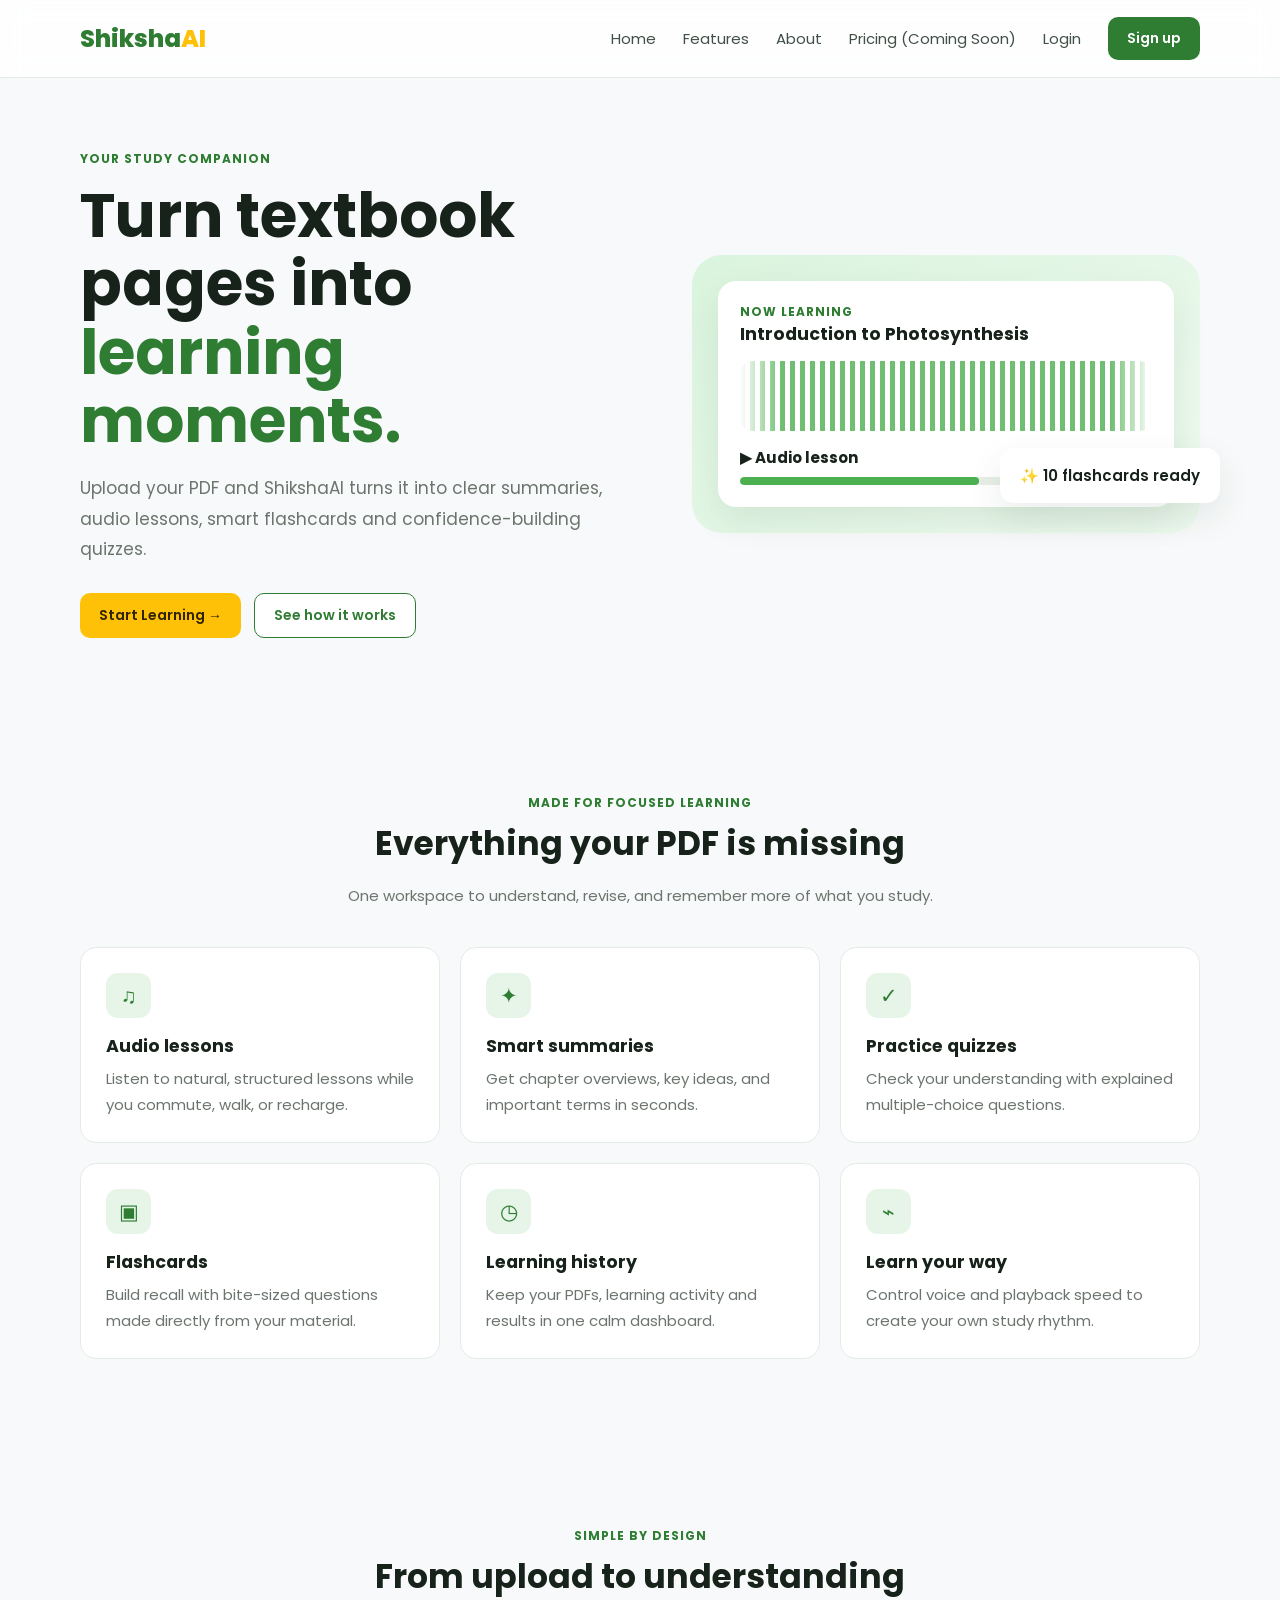
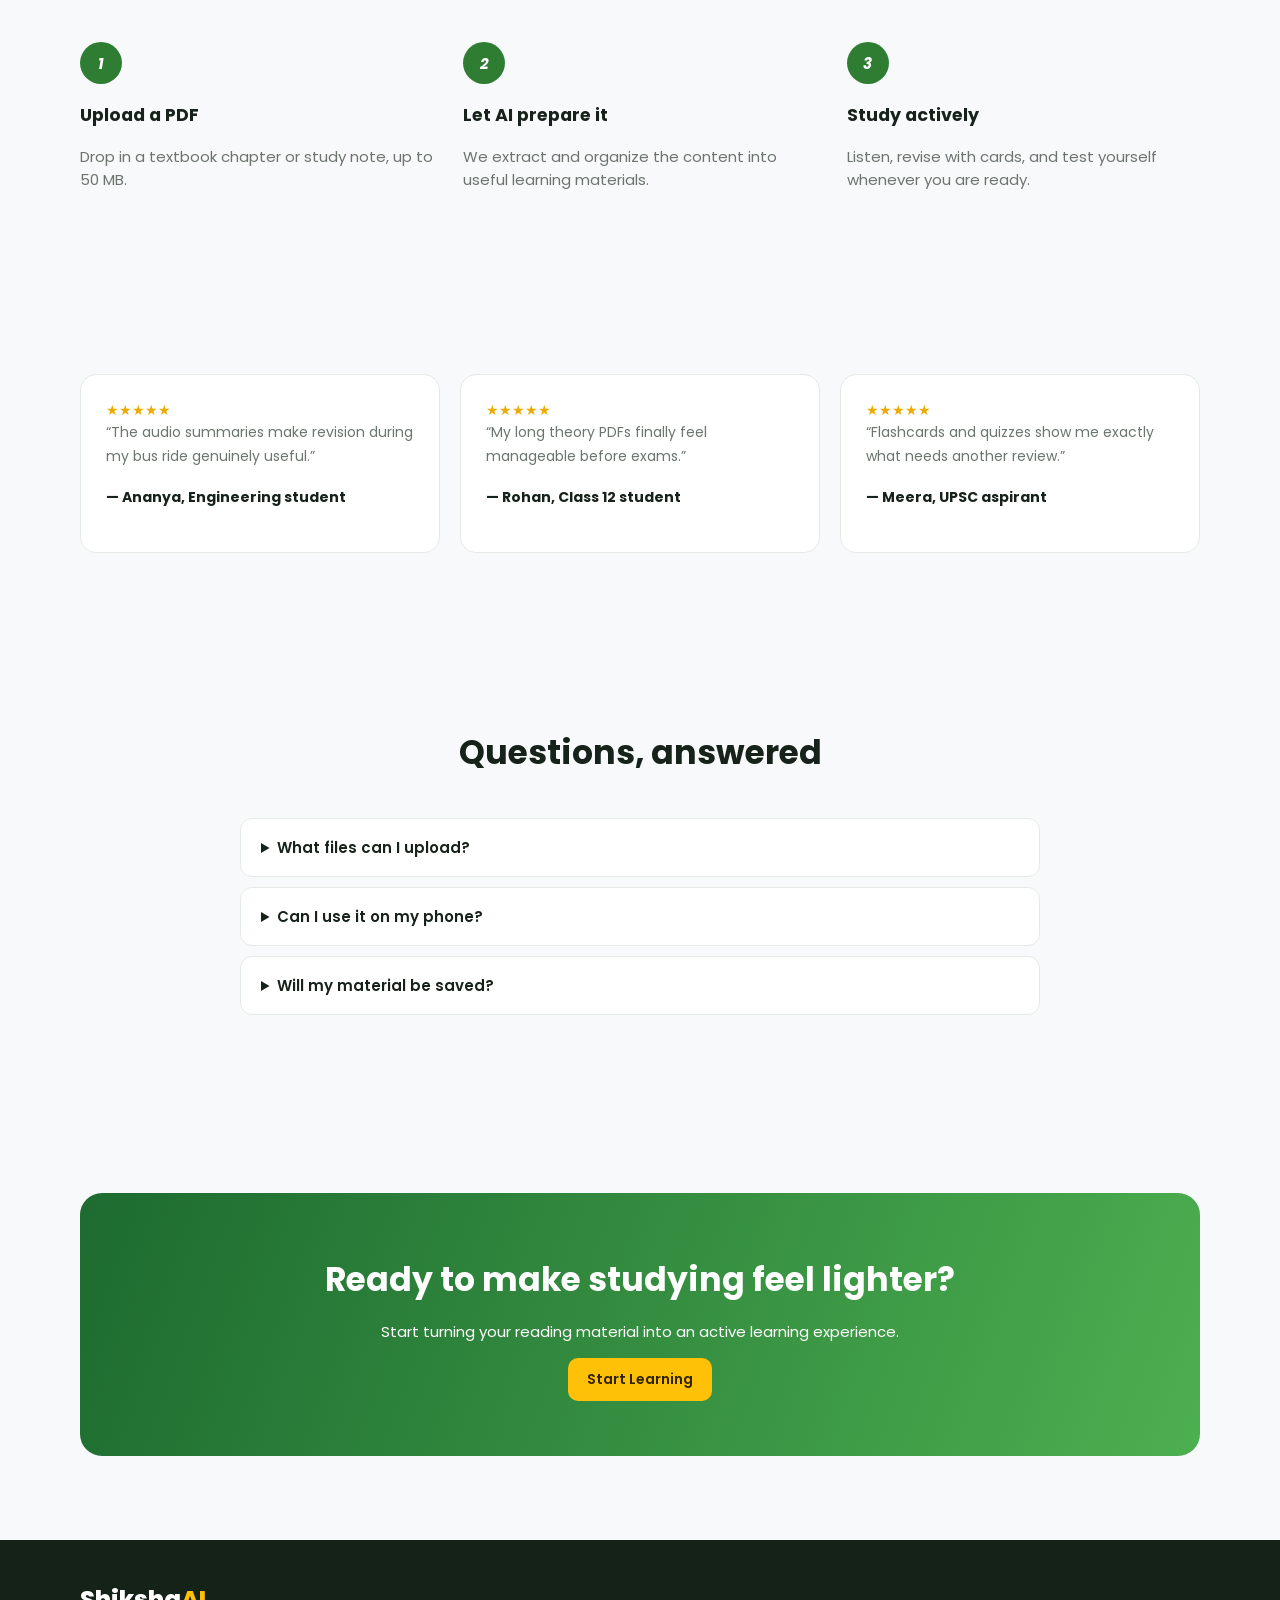
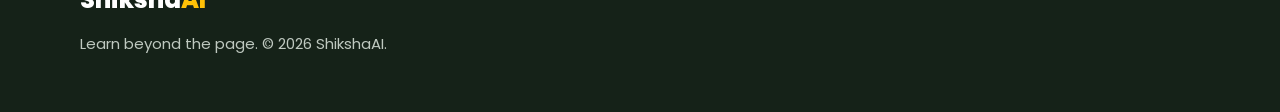
==== frontend/index.html @ d80b4e34 "First Commit" ====
<!doctype html><html><head><meta charset="utf-8"><meta name="viewport" content="width=device-width,initial-scale=1"><title>ShikshaAI | Learn beyond the page</title><link rel="stylesheet" href="css/style.css"></head><body><nav class="nav"><div class="container" style="display:flex;justify-content:space-between;align-items:center;width:min(1120px,calc(100% - 40px))"><a class="brand" href="index.html">Shiksha<span>AI</span></a><div class="nav-links"><a href="#home">Home</a><a href="#features">Features</a><a href="#about">About</a><a href="#pricing">Pricing (Coming Soon)</a><a href="login.html">Login</a><a class="btn" href="signup.html">Sign up</a></div></div></nav><main id="home"><section class="hero container"><div><div class="eyebrow">Your study companion</div><h1>Turn textbook pages into <span>learning moments.</span></h1><p>Upload your PDF and ShikshaAI turns it into clear summaries, audio lessons, smart flashcards and confidence-building quizzes.</p><div class="hero-actions"><a class="btn btn-accent" href="signup.html">Start Learning →</a><a class="btn btn-outline" href="#how">See how it works</a></div></div><div class="hero-visual"><div class="lesson-card"><div class="eyebrow">Now learning</div><h3>Introduction to Photosynthesis</h3><div class="wave"></div><div style="display:flex;justify-content:space-between;margin:15px 0 8px"><b>▶ Audio lesson</b><span class="muted">06:48</span></div><div class="progress"><i style="width:58%"></i></div></div><div class="float-card">✨ 10 flashcards ready</div></div></section><section class="section" id="features"><div class="container"><div class="section-head"><div class="eyebrow">Made for focused learning</div><h2>Everything your PDF is missing</h2><p>One workspace to understand, revise, and remember more of what you study.</p></div><div class="grid"><article class="feature"><div class="icon">♫</div><h3>Audio lessons</h3><p>Listen to natural, structured lessons while you commute, walk, or recharge.</p></article><article class="feature"><div class="icon">✦</div><h3>Smart summaries</h3><p>Get chapter overviews, key ideas, and important terms in seconds.</p></article><article class="feature"><div class="icon">✓</div><h3>Practice quizzes</h3><p>Check your understanding with explained multiple-choice questions.</p></article><article class="feature"><div class="icon">▣</div><h3>Flashcards</h3><p>Build recall with bite-sized questions made directly from your material.</p></article><article class="feature"><div class="icon">◷</div><h3>Learning history</h3><p>Keep your PDFs, learning activity and results in one calm dashboard.</p></article><article class="feature"><div class="icon">⌁</div><h3>Learn your way</h3><p>Control voice and playback speed to create your own study rhythm.</p></article></div></div></section><section class="section" id="how"><div class="container"><div class="section-head"><div class="eyebrow">Simple by design</div><h2>From upload to understanding</h2></div><div class="steps"><div><i class="step-num">1</i><h3>Upload a PDF</h3><p class="muted">Drop in a textbook chapter or study note, up to 50 MB.</p></div><div><i class="step-num">2</i><h3>Let AI prepare it</h3><p class="muted">We extract and organize the content into useful learning materials.</p></div><div><i class="step-num">3</i><h3>Study actively</h3><p class="muted">Listen, revise with cards, and test yourself whenever you are ready.</p></div></div></div></section><section class="section" id="about"><div class="container grid"><article class="card testimonial"><div class="stars">★★★★★</div><p>“The audio summaries make revision during my bus ride genuinely useful.”</p><h4>— Ananya, Engineering student</h4></article><article class="card testimonial"><div class="stars">★★★★★</div><p>“My long theory PDFs finally feel manageable before exams.”</p><h4>— Rohan, Class 12 student</h4></article><article class="card testimonial"><div class="stars">★★★★★</div><p>“Flashcards and quizzes show me exactly what needs another review.”</p><h4>— Meera, UPSC aspirant</h4></article></div></section><section class="section"><div class="container"><div class="section-head"><h2>Questions, answered</h2></div><div class="faq"><details><summary>What files can I upload?</summary><p>ShikshaAI accepts PDF learning material up to 50 MB.</p></details><details><summary>Can I use it on my phone?</summary><p>Yes. The platform is designed to work smoothly on phones, tablets and desktops.</p></details><details><summary>Will my material be saved?</summary><p>Your uploaded documents and generated learning resources are available in your personal dashboard.</p></details></div></div></section><section class="container section" id="pricing"><div class="cta"><h2>Ready to make studying feel lighter?</h2><p>Start turning your reading material into an active learning experience.</p><a class="btn btn-accent" href="signup.html">Start Learning</a></div></section></main><footer class="footer"><div class="container"><div class="brand">Shiksha<span>AI</span></div><p>Learn beyond the page. © 2026 ShikshaAI.</p></div></footer></body></html>
---- frontend/css/style.css ----
@import url('https://fonts.googleapis.com/css2?family=Poppins:wght@400;500;600;700;800&display=swap');
:root{--primary:#2E7D32;--secondary:#4CAF50;--accent:#FFC107;--bg:#F8F9FA;--ink:#17221a;--muted:#6b756d;--line:#e4ebe5;--white:#fff;--shadow:0 14px 35px rgba(26,67,34,.09)}*{box-sizing:border-box}html{scroll-behavior:smooth}body{margin:0;background:var(--bg);color:var(--ink);font:15px Poppins,Arial,sans-serif}a{text-decoration:none;color:inherit}.container{width:min(1120px,calc(100% - 40px));margin:auto}.nav{height:78px;display:flex;align-items:center;justify-content:space-between;background:#ffffffd9;backdrop-filter:blur(12px);position:sticky;top:0;z-index:10;border-bottom:1px solid var(--line)}.brand{font-size:24px;font-weight:800;color:var(--primary)}.brand span{color:var(--accent)}.nav-links{display:flex;gap:27px;align-items:center;color:#415047}.nav-links a:hover{color:var(--primary)}.btn{border:0;border-radius:10px;background:var(--primary);color:white;padding:11px 19px;font:600 14px Poppins;cursor:pointer;display:inline-flex;align-items:center;gap:8px}.btn:hover{background:#216326}.btn-outline{background:white;border:1px solid var(--primary);color:var(--primary)}.btn-accent{background:var(--accent);color:#302400}.hero{min-height:600px;display:grid;grid-template-columns:1.05fr .95fr;gap:50px;align-items:center;padding:72px 0}.eyebrow{color:var(--primary);font-weight:700;text-transform:uppercase;font-size:12px;letter-spacing:1px}.hero h1{font-size:clamp(38px,5vw,61px);line-height:1.12;margin:14px 0 18px}.hero h1 span{color:var(--primary)}.hero p{color:var(--muted);font-size:17px;line-height:1.8;max-width:570px}.hero-actions{display:flex;gap:13px;margin-top:28px}.hero-visual{background:linear-gradient(145deg,#daf4dd,#effaf0);border-radius:30px;padding:26px;position:relative}.lesson-card{background:white;padding:22px;border-radius:18px;box-shadow:var(--shadow)}.lesson-card h3{margin:0 0 14px}.wave{height:70px;border-radius:12px;background:repeating-linear-gradient(90deg,#4caf50 0 5px,transparent 5px 10px);mask:linear-gradient(90deg,transparent,#000 10%,#000 90%,transparent);opacity:.8}.progress{height:8px;background:#e7eee7;border-radius:10px;overflow:hidden}.progress i{display:block;height:100%;background:var(--secondary);border-radius:inherit}.float-card{position:absolute;right:-20px;bottom:30px;padding:16px 20px;background:white;box-shadow:var(--shadow);border-radius:14px;font-weight:600}.section{padding:84px 0}.section-head{text-align:center;max-width:620px;margin:0 auto 40px}.section h2{font-size:33px;margin:7px 0 10px}.section-head p{color:var(--muted)}.grid{display:grid;grid-template-columns:repeat(3,1fr);gap:20px}.feature,.card{background:white;border:1px solid var(--line);border-radius:16px;padding:25px}.feature .icon{width:45px;height:45px;border-radius:12px;background:#e7f5e8;color:var(--primary);display:grid;place-items:center;font-size:21px}.feature h3{margin:15px 0 7px}.feature p,.card p{color:var(--muted);line-height:1.7;margin:0}.steps{display:grid;grid-template-columns:repeat(3,1fr);gap:30px}.step-num{display:inline-grid;place-items:center;width:42px;height:42px;border-radius:50%;background:var(--primary);color:white;font-weight:700}.testimonial{font-size:14px}.stars{color:#edaa00}.faq{max-width:800px;margin:auto}.faq details{background:white;border:1px solid var(--line);padding:17px 20px;margin:10px 0;border-radius:12px}.faq summary{font-weight:600;cursor:pointer}.faq p{color:var(--muted);line-height:1.7}.cta{padding:55px;border-radius:22px;background:linear-gradient(110deg,#1d6b30,#4caf50);color:white;text-align:center}.footer{background:#152218;color:#bfc9c0;padding:42px 0}.footer .brand{color:white}.page{min-height:100vh}.auth-wrap{min-height:100vh;display:grid;place-items:center;padding:25px;background:linear-gradient(135deg,#e9f6eb,#f8f9fa)}.auth-card{width:min(460px,100%);background:white;padding:38px;border-radius:20px;box-shadow:var(--shadow)}.auth-card h1{margin:0 0 5px}.auth-card>p{color:var(--muted);margin:0 0 23px}.field{margin-bottom:15px}.field label{display:block;font-weight:600;margin-bottom:6px;font-size:13px}.field input,.field select,.field textarea{width:100%;padding:12px 13px;border:1px solid #dce5de;border-radius:9px;font:14px Poppins;outline-color:var(--secondary)}.field small{color:#d13232}.auth-card .btn{width:100%;justify-content:center;margin-top:5px}.auth-switch{text-align:center;color:var(--muted);font-size:13px}.auth-switch a{color:var(--primary);font-weight:600}.app{display:grid;grid-template-columns:245px 1fr;min-height:100vh}.sidebar{background:#17311b;color:#dce9de;padding:25px 16px}.sidebar .brand{color:white;margin:0 10px 35px}.menu a{display:block;padding:12px 14px;border-radius:9px;margin:4px 0}.menu a.active,.menu a:hover{background:#2e7d32;color:white}.content{padding:35px;max-width:1440px;width:100%}.topbar{display:flex;align-items:center;justify-content:space-between;margin-bottom:30px}.topbar h1{font-size:25px;margin:0}.muted{color:var(--muted)}.stat-grid{display:grid;grid-template-columns:repeat(4,1fr);gap:17px}.stat{background:white;border:1px solid var(--line);border-radius:14px;padding:20px}.stat b{font-size:27px;display:block;color:var(--primary);margin:7px 0}.two-col{display:grid;grid-template-columns:1.35fr .65fr;gap:20px;margin-top:22px}.activity{display:flex;gap:13px;padding:14px 0;border-bottom:1px solid var(--line)}.dot{width:36px;height:36px;flex:none;border-radius:50%;display:grid;place-items:center;background:#e5f4e7}.quick-grid{display:grid;grid-template-columns:1fr 1fr;gap:10px;margin-top:16px}.quick-grid a{padding:15px;background:#f4faf4;border-radius:10px;color:var(--primary);font-weight:600}.upload-zone{background:white;border:2px dashed #b9d7bd;border-radius:17px;padding:65px 25px;text-align:center;cursor:pointer}.upload-zone.drag{background:#edf9ef;border-color:var(--primary)}.upload-zone input{display:none}.upload-zone strong{font-size:18px;display:block;margin:12px}.upload-progress{margin-top:20px;display:none}.lesson-list .card{margin-bottom:12px;display:flex;justify-content:space-between;align-items:center}.summary-box{white-space:pre-wrap;line-height:1.85}.tools{display:flex;gap:10px;flex-wrap:wrap;margin:20px 0}.flashcard{max-width:650px;margin:45px auto;text-align:center;perspective:1000px}.flashcard-inner{min-height:310px;position:relative;transition:transform .5s;transform-style:preserve-3d;cursor:pointer}.flashcard.flip .flashcard-inner{transform:rotateY(180deg)}.flash-face{position:absolute;inset:0;padding:40px;border-radius:20px;backface-visibility:hidden;display:grid;place-items:center;background:white;border:1px solid var(--line);box-shadow:var(--shadow);font-size:21px;font-weight:600}.flash-back{transform:rotateY(180deg);background:#e8f5e9}.quiz-question{margin-bottom:22px}.option{display:block;padding:12px 15px;border:1px solid var(--line);margin:8px 0;border-radius:9px;cursor:pointer}.option:hover{border-color:var(--secondary);background:#f4fbf5}.option input{margin-right:10px}.toast{position:fixed;right:22px;bottom:22px;z-index:50;padding:14px 18px;background:#1d3421;color:white;border-radius:10px;box-shadow:var(--shadow);transform:translateY(100px);transition:.25s}.toast.show{transform:none}.empty{padding:35px;text-align:center;color:var(--muted)}.audio-player{background:#eff8f0;padding:17px;border-radius:12px}.audio-player audio{width:100%;margin-top:10px}@media(max-width:800px){.nav-links{display:none}.hero,.two-col{grid-template-columns:1fr}.hero{padding:45px 0}.grid,.steps{grid-template-columns:1fr}.stat-grid{grid-template-columns:1fr 1fr}.app{grid-template-columns:1fr}.sidebar{padding:16px}.sidebar .brand{margin-bottom:12px}.menu{display:flex;overflow:auto;gap:5px}.menu a{white-space:nowrap}.content{padding:24px 18px}.float-card{right:10px}.lesson-list .card{align-items:flex-start;gap:12px;flex-direction:column}}
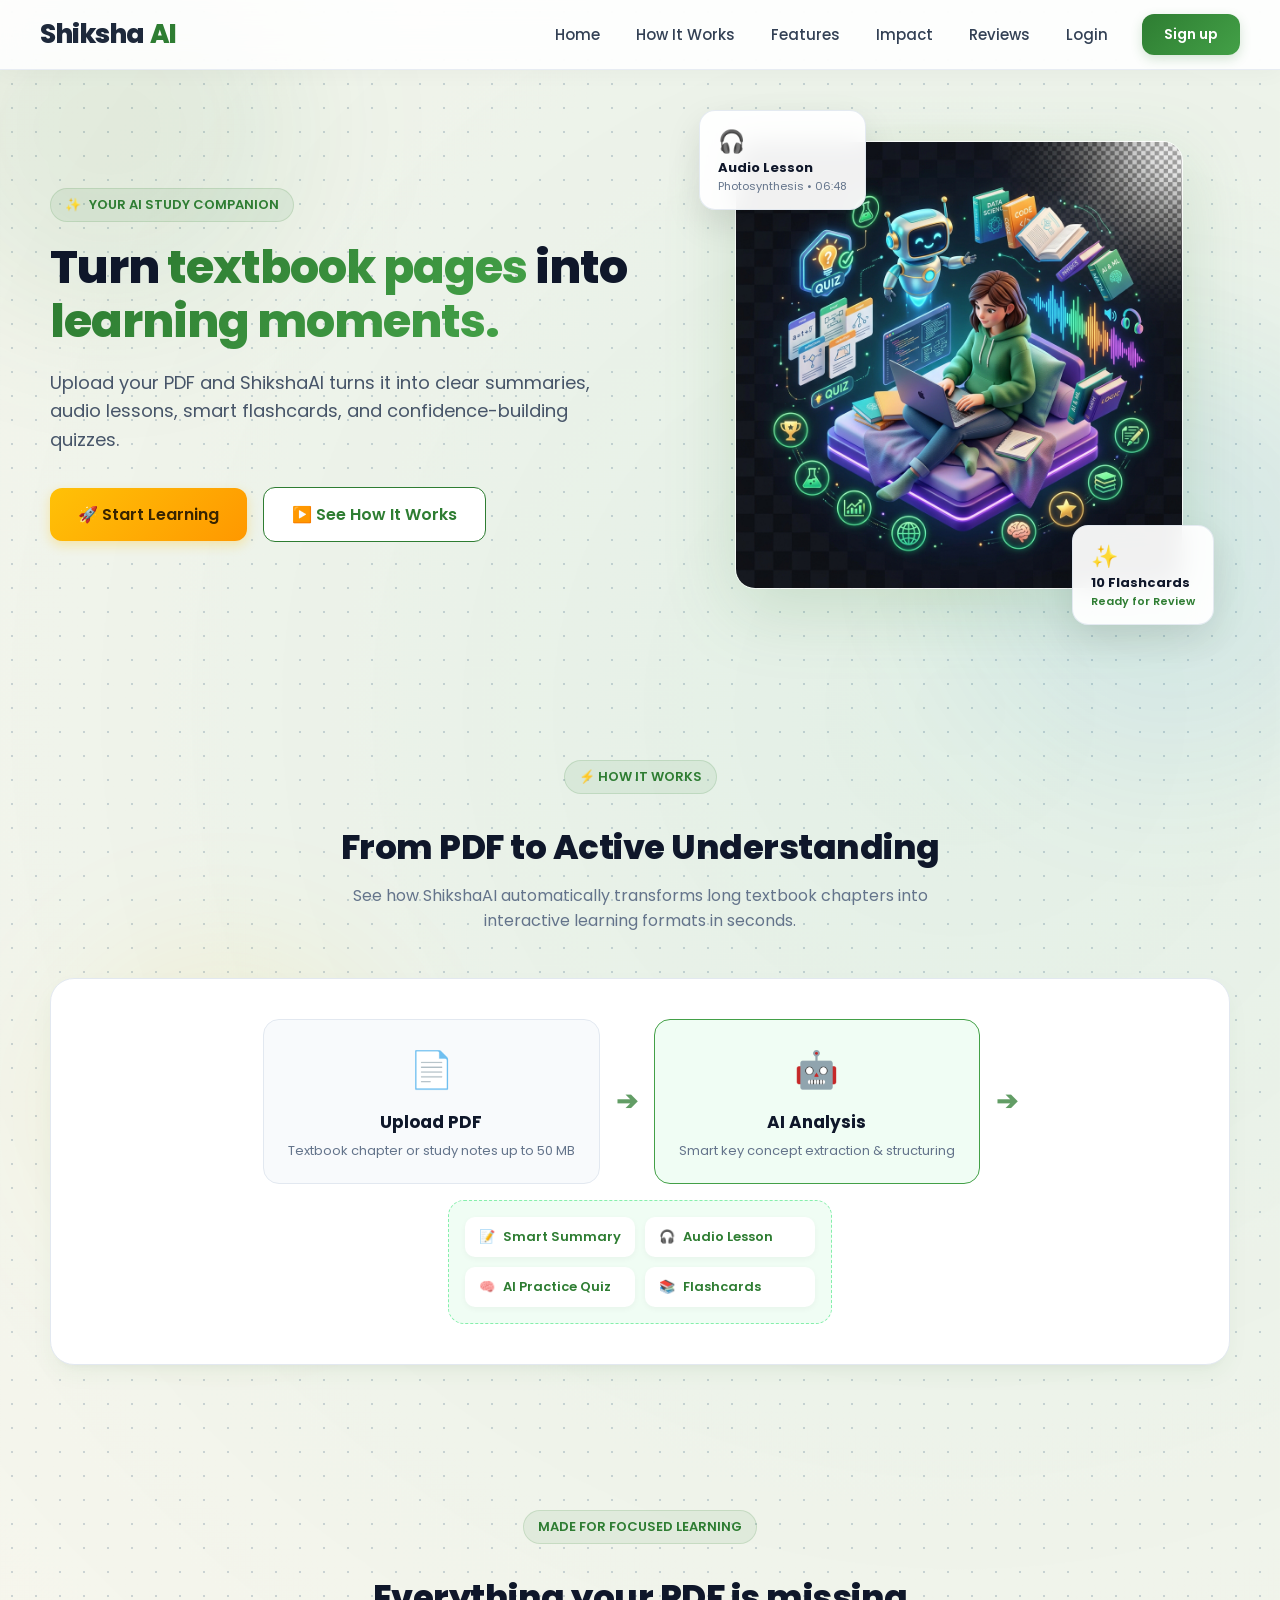
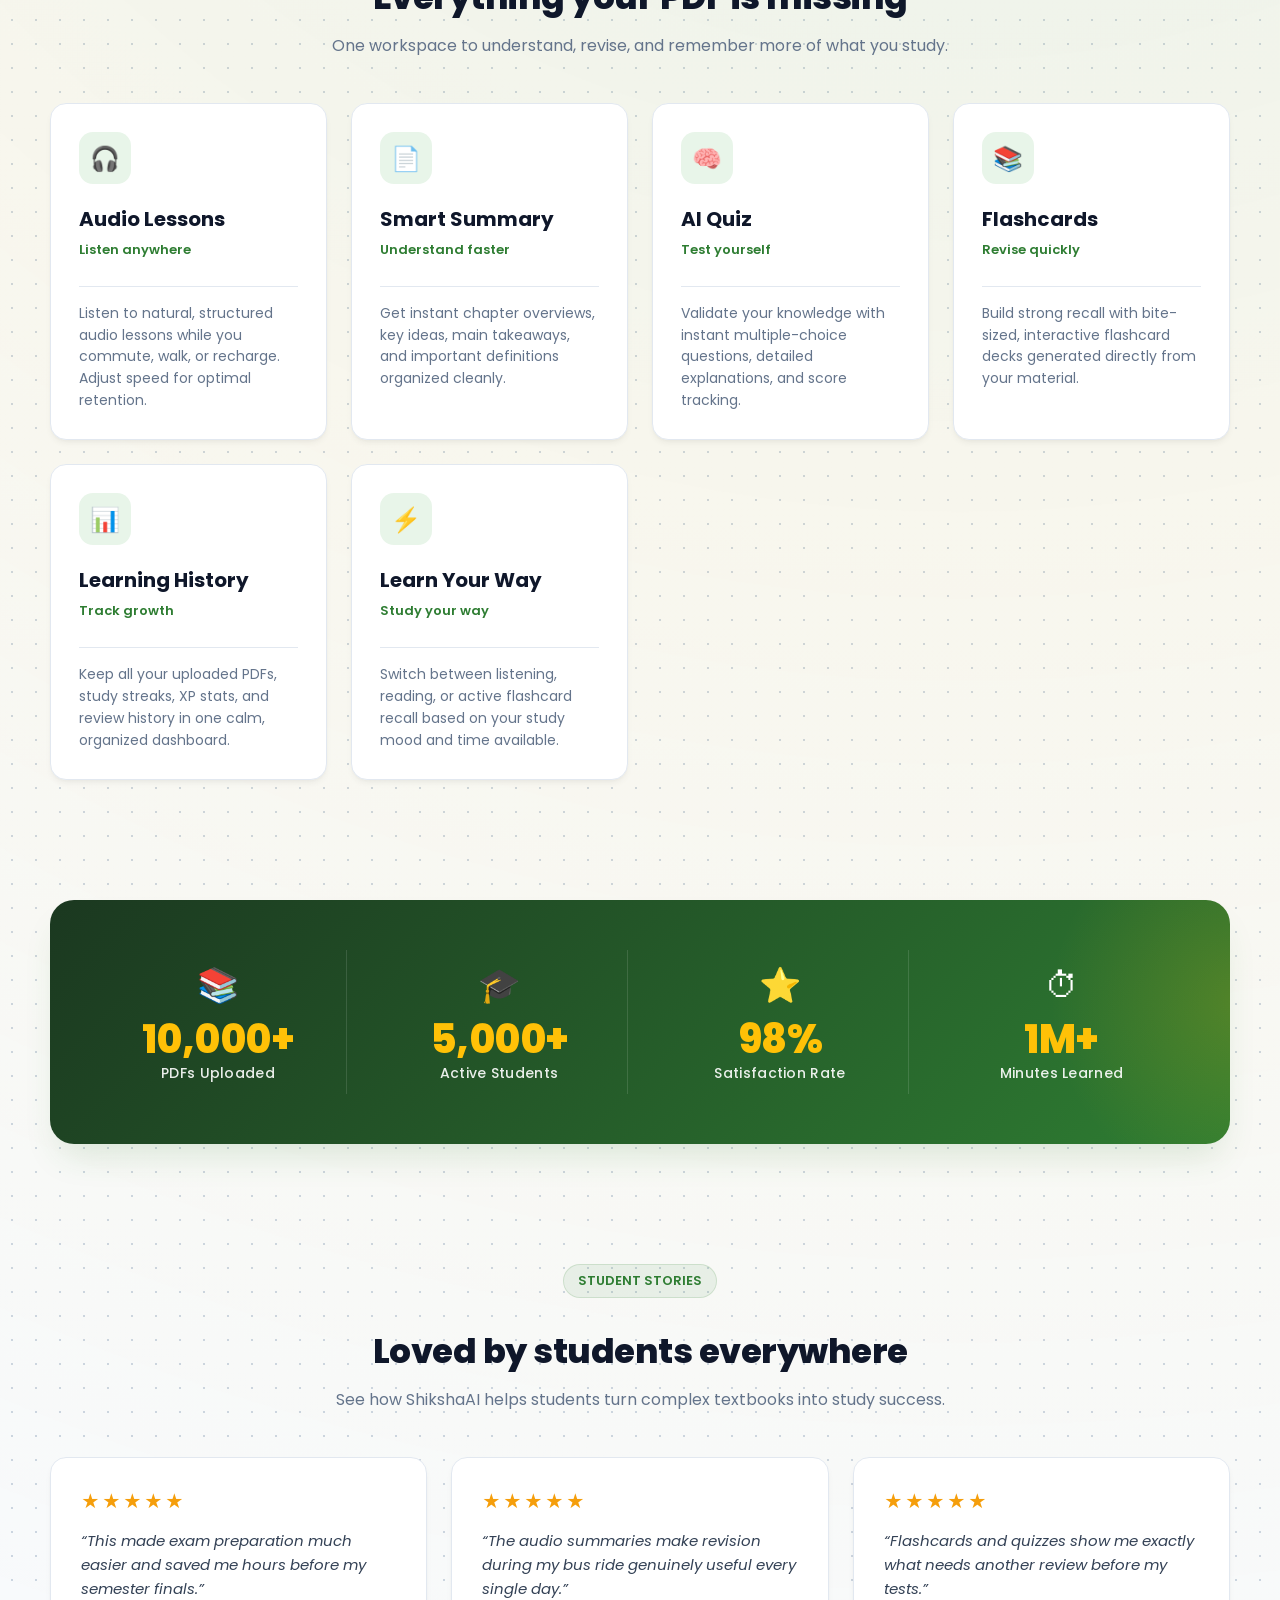
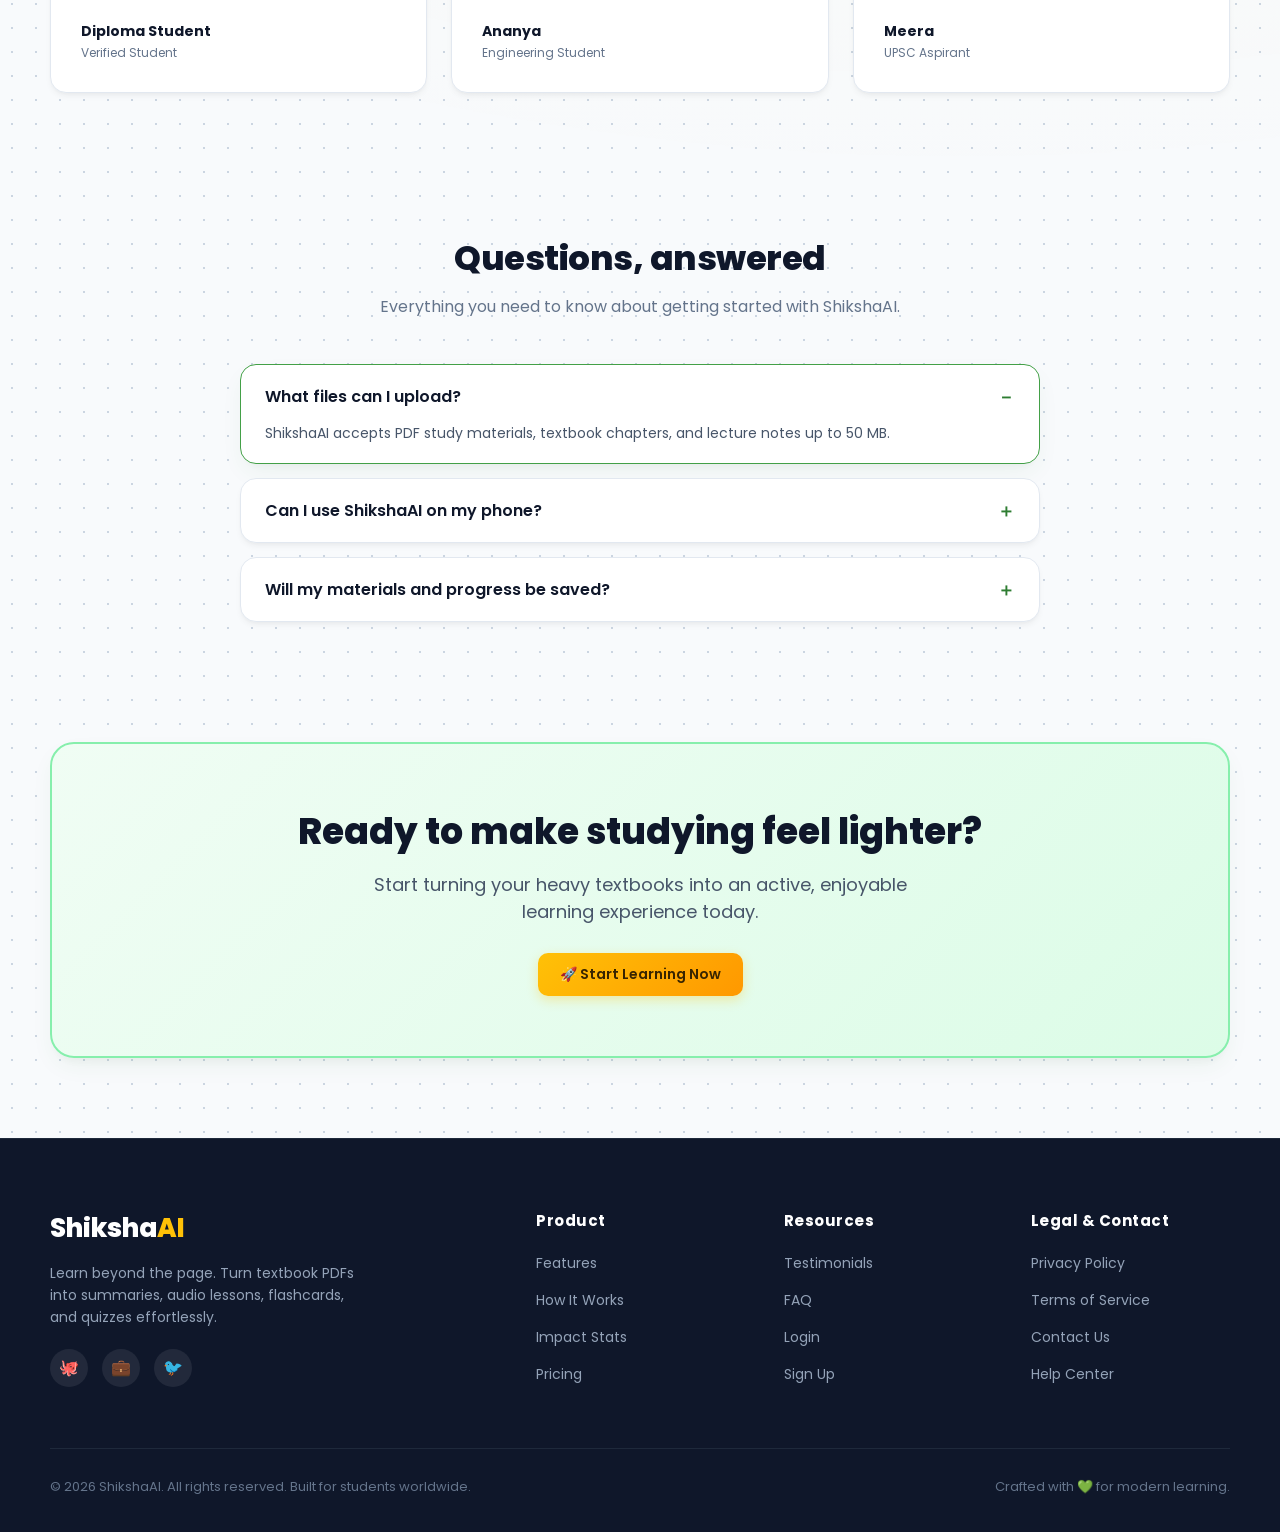
==== commit e75895bf: "Updated ShikshaAI for deployment" ====
--- a/frontend/index.html
+++ b/frontend/index.html
@@ -1 +1,361 @@
-<!doctype html><html><head><meta charset="utf-8"><meta name="viewport" content="width=device-width,initial-scale=1"><title>ShikshaAI | Learn beyond the page</title><link rel="stylesheet" href="css/style.css"></head><body><nav class="nav"><div class="container" style="display:flex;justify-content:space-between;align-items:center;width:min(1120px,calc(100% - 40px))"><a class="brand" href="index.html">Shiksha<span>AI</span></a><div class="nav-links"><a href="#home">Home</a><a href="#features">Features</a><a href="#about">About</a><a href="#pricing">Pricing (Coming Soon)</a><a href="login.html">Login</a><a class="btn" href="signup.html">Sign up</a></div></div></nav><main id="home"><section class="hero container"><div><div class="eyebrow">Your study companion</div><h1>Turn textbook pages into <span>learning moments.</span></h1><p>Upload your PDF and ShikshaAI turns it into clear summaries, audio lessons, smart flashcards and confidence-building quizzes.</p><div class="hero-actions"><a class="btn btn-accent" href="signup.html">Start Learning →</a><a class="btn btn-outline" href="#how">See how it works</a></div></div><div class="hero-visual"><div class="lesson-card"><div class="eyebrow">Now learning</div><h3>Introduction to Photosynthesis</h3><div class="wave"></div><div style="display:flex;justify-content:space-between;margin:15px 0 8px"><b>▶ Audio lesson</b><span class="muted">06:48</span></div><div class="progress"><i style="width:58%"></i></div></div><div class="float-card">✨ 10 flashcards ready</div></div></section><section class="section" id="features"><div class="container"><div class="section-head"><div class="eyebrow">Made for focused learning</div><h2>Everything your PDF is missing</h2><p>One workspace to understand, revise, and remember more of what you study.</p></div><div class="grid"><article class="feature"><div class="icon">♫</div><h3>Audio lessons</h3><p>Listen to natural, structured lessons while you commute, walk, or recharge.</p></article><article class="feature"><div class="icon">✦</div><h3>Smart summaries</h3><p>Get chapter overviews, key ideas, and important terms in seconds.</p></article><article class="feature"><div class="icon">✓</div><h3>Practice quizzes</h3><p>Check your understanding with explained multiple-choice questions.</p></article><article class="feature"><div class="icon">▣</div><h3>Flashcards</h3><p>Build recall with bite-sized questions made directly from your material.</p></article><article class="feature"><div class="icon">◷</div><h3>Learning history</h3><p>Keep your PDFs, learning activity and results in one calm dashboard.</p></article><article class="feature"><div class="icon">⌁</div><h3>Learn your way</h3><p>Control voice and playback speed to create your own study rhythm.</p></article></div></div></section><section class="section" id="how"><div class="container"><div class="section-head"><div class="eyebrow">Simple by design</div><h2>From upload to understanding</h2></div><div class="steps"><div><i class="step-num">1</i><h3>Upload a PDF</h3><p class="muted">Drop in a textbook chapter or study note, up to 50 MB.</p></div><div><i class="step-num">2</i><h3>Let AI prepare it</h3><p class="muted">We extract and organize the content into useful learning materials.</p></div><div><i class="step-num">3</i><h3>Study actively</h3><p class="muted">Listen, revise with cards, and test yourself whenever you are ready.</p></div></div></div></section><section class="section" id="about"><div class="container grid"><article class="card testimonial"><div class="stars">★★★★★</div><p>“The audio summaries make revision during my bus ride genuinely useful.”</p><h4>— Ananya, Engineering student</h4></article><article class="card testimonial"><div class="stars">★★★★★</div><p>“My long theory PDFs finally feel manageable before exams.”</p><h4>— Rohan, Class 12 student</h4></article><article class="card testimonial"><div class="stars">★★★★★</div><p>“Flashcards and quizzes show me exactly what needs another review.”</p><h4>— Meera, UPSC aspirant</h4></article></div></section><section class="section"><div class="container"><div class="section-head"><h2>Questions, answered</h2></div><div class="faq"><details><summary>What files can I upload?</summary><p>ShikshaAI accepts PDF learning material up to 50 MB.</p></details><details><summary>Can I use it on my phone?</summary><p>Yes. The platform is designed to work smoothly on phones, tablets and desktops.</p></details><details><summary>Will my material be saved?</summary><p>Your uploaded documents and generated learning resources are available in your personal dashboard.</p></details></div></div></section><section class="container section" id="pricing"><div class="cta"><h2>Ready to make studying feel lighter?</h2><p>Start turning your reading material into an active learning experience.</p><a class="btn btn-accent" href="signup.html">Start Learning</a></div></section></main><footer class="footer"><div class="container"><div class="brand">Shiksha<span>AI</span></div><p>Learn beyond the page. © 2026 ShikshaAI.</p></div></footer></body></html>
+<!doctype html>
+<html lang="en">
+<head>
+  <meta charset="utf-8">
+  <meta name="viewport" content="width=device-width, initial-scale=1">
+  <title>ShikshaAI | Turn Textbook Pages Into Active Learning</title>
+  <meta name="description" content="Upload your PDF and ShikshaAI turns it into clear summaries, audio lessons, smart flashcards and practice quizzes.">
+  <link rel="stylesheet" href="css/style.css">
+</head>
+<body>
+
+  <!-- Ambient Floating Background Orbs -->
+  <div class="bg-orb bg-orb-green"></div>
+  <div class="bg-orb bg-orb-blue"></div>
+  <div class="bg-orb bg-orb-gold"></div>
+
+  <!-- Glassmorphic Navigation Bar -->
+  <nav class="nav">
+    <div class="container">
+      <a class="brand" href="index.html">Shiksha<span>AI</span></a>
+      <div class="nav-links">
+        <a href="#home">Home</a>
+        <a href="#workflow">How It Works</a>
+        <a href="#features">Features</a>
+        <a href="#stats">Impact</a>
+        <a href="#about">Reviews</a>
+        <a href="login.html">Login</a>
+        <a class="btn btn-signup" href="signup.html">Sign up</a>
+      </div>
+    </div>
+  </nav>
+
+  <main id="home">
+
+    <!-- Hero Section -->
+    <section class="container hero-landing">
+      <div class="hero-content">
+        <div class="eyebrow-pill">
+          <span>✨</span> YOUR AI STUDY COMPANION
+        </div>
+        <h1>Turn <span class="highlight-brand">textbook pages</span> into <span class="highlight-brand">learning moments.</span></h1>
+        <p>Upload your PDF and ShikshaAI turns it into clear summaries, audio lessons, smart flashcards, and confidence-building quizzes.</p>
+        <div class="hero-actions">
+          <a class="btn btn-accent" href="signup.html">🚀 Start Learning</a>
+          <a class="btn btn-outline" href="#workflow">▶️ See How It Works</a>
+        </div>
+      </div>
+
+      <!-- Right Side 3D Visual Illustration -->
+      <div class="hero-visual-3d">
+        <div class="hero-img-wrapper">
+          <img src="assets/hero_3d_student.png" alt="3D Student Studying with AI Tutor" class="hero-3d-img">
+          
+          <!-- Floating Badge 1 (Top Left) -->
+          <div class="hero-float-card top-left">
+            <span style="font-size:22px;">🎧</span>
+            <div>
+              <div style="font-weight:700; font-size:13px; color:#0F172A;">Audio Lesson</div>
+              <div style="font-size:11px; color:#64748B;">Photosynthesis • 06:48</div>
+            </div>
+          </div>
+
+          <!-- Floating Badge 2 (Bottom Right) -->
+          <div class="hero-float-card bottom-right">
+            <span style="font-size:22px;">✨</span>
+            <div>
+              <div style="font-weight:700; font-size:13px; color:#0F172A;">10 Flashcards</div>
+              <div style="font-size:11px; color:#2E7D32; font-weight:600;">Ready for Review</div>
+            </div>
+          </div>
+
+        </div>
+      </div>
+    </section>
+
+    <!-- Visual AI Workflow Diagram Section (Hackathon Special) -->
+    <section class="workflow-section" id="workflow">
+      <div class="container">
+        <div class="section-head-centered">
+          <div class="eyebrow-pill">⚡ HOW IT WORKS</div>
+          <h2>From PDF to Active Understanding</h2>
+          <p>See how ShikshaAI automatically transforms long textbook chapters into interactive learning formats in seconds.</p>
+        </div>
+
+        <div class="workflow-diagram">
+          <!-- Step 1 -->
+          <div class="wf-step">
+            <span class="wf-icon">📄</span>
+            <h3>Upload PDF</h3>
+            <p>Textbook chapter or study notes up to 50 MB</p>
+          </div>
+
+          <!-- Arrow -->
+          <div class="wf-arrow-connector">➔</div>
+
+          <!-- Step 2 -->
+          <div class="wf-step" style="border-color: var(--primary-light); background: #F0FDF4;">
+            <span class="wf-icon">🤖</span>
+            <h3>AI Analysis</h3>
+            <p>Smart key concept extraction & structuring</p>
+          </div>
+
+          <!-- Arrow -->
+          <div class="wf-arrow-connector">➔</div>
+
+          <!-- Step 3 Outputs -->
+          <div class="wf-output-box">
+            <div class="wf-out-pill"><span>📝</span> Smart Summary</div>
+            <div class="wf-out-pill"><span>🎧</span> Audio Lesson</div>
+            <div class="wf-out-pill"><span>🧠</span> AI Practice Quiz</div>
+            <div class="wf-out-pill"><span>📚</span> Flashcards</div>
+          </div>
+        </div>
+      </div>
+    </section>
+
+    <!-- Feature Cards Grid Section -->
+    <section class="features-section" id="features">
+      <div class="container">
+        <div class="section-head-centered">
+          <div class="eyebrow-pill">MADE FOR FOCUSED LEARNING</div>
+          <h2>Everything your PDF is missing</h2>
+          <p>One workspace to understand, revise, and remember more of what you study.</p>
+        </div>
+
+        <div class="feature-cards-grid">
+          <!-- Card 1: Audio Lessons -->
+          <article class="feature-card-item">
+            <div class="feat-icon-badge">🎧</div>
+            <h3>Audio Lessons</h3>
+            <div class="feat-subtitle">Listen anywhere</div>
+            <hr class="feat-divider">
+            <p>Listen to natural, structured audio lessons while you commute, walk, or recharge. Adjust speed for optimal retention.</p>
+          </article>
+
+          <!-- Card 2: Smart Summaries -->
+          <article class="feature-card-item">
+            <div class="feat-icon-badge">📄</div>
+            <h3>Smart Summary</h3>
+            <div class="feat-subtitle">Understand faster</div>
+            <hr class="feat-divider">
+            <p>Get instant chapter overviews, key ideas, main takeaways, and important definitions organized cleanly.</p>
+          </article>
+
+          <!-- Card 3: AI Quizzes -->
+          <article class="feature-card-item">
+            <div class="feat-icon-badge">🧠</div>
+            <h3>AI Quiz</h3>
+            <div class="feat-subtitle">Test yourself</div>
+            <hr class="feat-divider">
+            <p>Validate your knowledge with instant multiple-choice questions, detailed explanations, and score tracking.</p>
+          </article>
+
+          <!-- Card 4: Flashcards -->
+          <article class="feature-card-item">
+            <div class="feat-icon-badge">📚</div>
+            <h3>Flashcards</h3>
+            <div class="feat-subtitle">Revise quickly</div>
+            <hr class="feat-divider">
+            <p>Build strong recall with bite-sized, interactive flashcard decks generated directly from your material.</p>
+          </article>
+
+          <!-- Card 5: Progress Tracker -->
+          <article class="feature-card-item">
+            <div class="feat-icon-badge">📊</div>
+            <h3>Learning History</h3>
+            <div class="feat-subtitle">Track growth</div>
+            <hr class="feat-divider">
+            <p>Keep all your uploaded PDFs, study streaks, XP stats, and review history in one calm, organized dashboard.</p>
+          </article>
+
+          <!-- Card 6: Personalized Rhythm -->
+          <article class="feature-card-item">
+            <div class="feat-icon-badge">⚡</div>
+            <h3>Learn Your Way</h3>
+            <div class="feat-subtitle">Study your way</div>
+            <hr class="feat-divider">
+            <p>Switch between listening, reading, or active flashcard recall based on your study mood and time available.</p>
+          </article>
+        </div>
+      </div>
+    </section>
+
+    <!-- Statistics Banner Section -->
+    <section class="stats-banner-section" id="stats">
+      <div class="container">
+        <div class="stats-banner-card">
+          <div class="stats-grid-container">
+            <div class="stat-item-box">
+              <span class="stat-emoji">📚</span>
+              <div class="stat-val">10,000+</div>
+              <div class="stat-lbl">PDFs Uploaded</div>
+            </div>
+            <div class="stat-item-box">
+              <span class="stat-emoji">🎓</span>
+              <div class="stat-val">5,000+</div>
+              <div class="stat-lbl">Active Students</div>
+            </div>
+            <div class="stat-item-box">
+              <span class="stat-emoji">⭐</span>
+              <div class="stat-val">98%</div>
+              <div class="stat-lbl">Satisfaction Rate</div>
+            </div>
+            <div class="stat-item-box">
+              <span class="stat-emoji">⏱</span>
+              <div class="stat-val">1M+</div>
+              <div class="stat-lbl">Minutes Learned</div>
+            </div>
+          </div>
+        </div>
+      </div>
+    </section>
+
+    <!-- Testimonials Section -->
+    <section class="testimonials-section" id="about">
+      <div class="container">
+        <div class="section-head-centered">
+          <div class="eyebrow-pill">STUDENT STORIES</div>
+          <h2>Loved by students everywhere</h2>
+          <p>See how ShikshaAI helps students turn complex textbooks into study success.</p>
+        </div>
+
+        <div class="testimonial-cards-grid">
+          <!-- Quote 1 -->
+          <article class="testimonial-card-item">
+            <div>
+              <div class="testimonial-stars">★★★★★</div>
+              <p class="testimonial-quote">“This made exam preparation much easier and saved me hours before my semester finals.”</p>
+            </div>
+            <div>
+              <div class="testimonial-author">Diploma Student</div>
+              <div class="testimonial-role">Verified Student</div>
+            </div>
+          </article>
+
+          <!-- Quote 2 -->
+          <article class="testimonial-card-item">
+            <div>
+              <div class="testimonial-stars">★★★★★</div>
+              <p class="testimonial-quote">“The audio summaries make revision during my bus ride genuinely useful every single day.”</p>
+            </div>
+            <div>
+              <div class="testimonial-author">Ananya</div>
+              <div class="testimonial-role">Engineering Student</div>
+            </div>
+          </article>
+
+          <!-- Quote 3 -->
+          <article class="testimonial-card-item">
+            <div>
+              <div class="testimonial-stars">★★★★★</div>
+              <p class="testimonial-quote">“Flashcards and quizzes show me exactly what needs another review before my tests.”</p>
+            </div>
+            <div>
+              <div class="testimonial-author">Meera</div>
+              <div class="testimonial-role">UPSC Aspirant</div>
+            </div>
+          </article>
+        </div>
+      </div>
+    </section>
+
+    <!-- FAQ Section -->
+    <section class="faq-section" id="faq">
+      <div class="container">
+        <div class="section-head-centered">
+          <h2>Questions, answered</h2>
+          <p>Everything you need to know about getting started with ShikshaAI.</p>
+        </div>
+
+        <div class="faq-wrapper">
+          <details open>
+            <summary>What files can I upload?</summary>
+            <p>ShikshaAI accepts PDF study materials, textbook chapters, and lecture notes up to 50 MB.</p>
+          </details>
+
+          <details>
+            <summary>Can I use ShikshaAI on my phone?</summary>
+            <p>Yes! The entire application is fully responsive and optimized for mobile phones, tablets, and desktop computers.</p>
+          </details>
+
+          <details>
+            <summary>Will my materials and progress be saved?</summary>
+            <p>Your uploaded documents, generated summaries, flashcard decks, quiz scores, and audio lessons are safely stored in your dashboard.</p>
+          </details>
+        </div>
+      </div>
+    </section>
+
+    <!-- CTA Section -->
+    <section class="container cta-banner-section" id="pricing">
+      <div class="cta-box">
+        <h2>Ready to make studying feel lighter?</h2>
+        <p>Start turning your heavy textbooks into an active, enjoyable learning experience today.</p>
+        <a class="btn btn-accent" href="signup.html">🚀 Start Learning Now</a>
+      </div>
+    </section>
+
+  </main>
+
+  <!-- Comprehensive Footer -->
+  <footer class="landing-footer">
+    <div class="container">
+      <div class="footer-grid-layout">
+        
+        <!-- Brand Column -->
+        <div class="footer-brand-col">
+          <a class="brand" href="index.html">Shiksha<span>AI</span></a>
+          <p>Learn beyond the page. Turn textbook PDFs into summaries, audio lessons, flashcards, and quizzes effortlessly.</p>
+          <div class="footer-socials">
+            <a href="https://github.com" target="_blank" rel="noopener" class="footer-social-link" title="GitHub">🐙</a>
+            <a href="https://linkedin.com" target="_blank" rel="noopener" class="footer-social-link" title="LinkedIn">💼</a>
+            <a href="#" class="footer-social-link" title="Twitter/X">🐦</a>
+          </div>
+        </div>
+
+        <!-- Column 1: Product -->
+        <div class="footer-column">
+          <h4>Product</h4>
+          <ul>
+            <li><a href="#features">Features</a></li>
+            <li><a href="#workflow">How It Works</a></li>
+            <li><a href="#stats">Impact Stats</a></li>
+            <li><a href="#pricing">Pricing</a></li>
+          </ul>
+        </div>
+
+        <!-- Column 2: Resources -->
+        <div class="footer-column">
+          <h4>Resources</h4>
+          <ul>
+            <li><a href="#about">Testimonials</a></li>
+            <li><a href="#faq">FAQ</a></li>
+            <li><a href="login.html">Login</a></li>
+            <li><a href="signup.html">Sign Up</a></li>
+          </ul>
+        </div>
+
+        <!-- Column 3: Legal & Support -->
+        <div class="footer-column">
+          <h4>Legal & Contact</h4>
+          <ul>
+            <li><a href="#">Privacy Policy</a></li>
+            <li><a href="#">Terms of Service</a></li>
+            <li><a href="#">Contact Us</a></li>
+            <li><a href="#">Help Center</a></li>
+          </ul>
+        </div>
+
+      </div>
+
+      <!-- Bottom Bar -->
+      <div class="footer-bottom-bar">
+        <div>© 2026 ShikshaAI. All rights reserved. Built for students worldwide.</div>
+        <div>Crafted with 💚 for modern learning.</div>
+      </div>
+    </div>
+  </footer>
+
+</body>
+</html>
--- a/frontend/css/style.css
+++ b/frontend/css/style.css
@@ -1,2 +1,1407 @@
-@import url('https://fonts.googleapis.com/css2?family=Poppins:wght@400;500;600;700;800&display=swap');
-:root{--primary:#2E7D32;--secondary:#4CAF50;--accent:#FFC107;--bg:#F8F9FA;--ink:#17221a;--muted:#6b756d;--line:#e4ebe5;--white:#fff;--shadow:0 14px 35px rgba(26,67,34,.09)}*{box-sizing:border-box}html{scroll-behavior:smooth}body{margin:0;background:var(--bg);color:var(--ink);font:15px Poppins,Arial,sans-serif}a{text-decoration:none;color:inherit}.container{width:min(1120px,calc(100% - 40px));margin:auto}.nav{height:78px;display:flex;align-items:center;justify-content:space-between;background:#ffffffd9;backdrop-filter:blur(12px);position:sticky;top:0;z-index:10;border-bottom:1px solid var(--line)}.brand{font-size:24px;font-weight:800;color:var(--primary)}.brand span{color:var(--accent)}.nav-links{display:flex;gap:27px;align-items:center;color:#415047}.nav-links a:hover{color:var(--primary)}.btn{border:0;border-radius:10px;background:var(--primary);color:white;padding:11px 19px;font:600 14px Poppins;cursor:pointer;display:inline-flex;align-items:center;gap:8px}.btn:hover{background:#216326}.btn-outline{background:white;border:1px solid var(--primary);color:var(--primary)}.btn-accent{background:var(--accent);color:#302400}.hero{min-height:600px;display:grid;grid-template-columns:1.05fr .95fr;gap:50px;align-items:center;padding:72px 0}.eyebrow{color:var(--primary);font-weight:700;text-transform:uppercase;font-size:12px;letter-spacing:1px}.hero h1{font-size:clamp(38px,5vw,61px);line-height:1.12;margin:14px 0 18px}.hero h1 span{color:var(--primary)}.hero p{color:var(--muted);font-size:17px;line-height:1.8;max-width:570px}.hero-actions{display:flex;gap:13px;margin-top:28px}.hero-visual{background:linear-gradient(145deg,#daf4dd,#effaf0);border-radius:30px;padding:26px;position:relative}.lesson-card{background:white;padding:22px;border-radius:18px;box-shadow:var(--shadow)}.lesson-card h3{margin:0 0 14px}.wave{height:70px;border-radius:12px;background:repeating-linear-gradient(90deg,#4caf50 0 5px,transparent 5px 10px);mask:linear-gradient(90deg,transparent,#000 10%,#000 90%,transparent);opacity:.8}.progress{height:8px;background:#e7eee7;border-radius:10px;overflow:hidden}.progress i{display:block;height:100%;background:var(--secondary);border-radius:inherit}.float-card{position:absolute;right:-20px;bottom:30px;padding:16px 20px;background:white;box-shadow:var(--shadow);border-radius:14px;font-weight:600}.section{padding:84px 0}.section-head{text-align:center;max-width:620px;margin:0 auto 40px}.section h2{font-size:33px;margin:7px 0 10px}.section-head p{color:var(--muted)}.grid{display:grid;grid-template-columns:repeat(3,1fr);gap:20px}.feature,.card{background:white;border:1px solid var(--line);border-radius:16px;padding:25px}.feature .icon{width:45px;height:45px;border-radius:12px;background:#e7f5e8;color:var(--primary);display:grid;place-items:center;font-size:21px}.feature h3{margin:15px 0 7px}.feature p,.card p{color:var(--muted);line-height:1.7;margin:0}.steps{display:grid;grid-template-columns:repeat(3,1fr);gap:30px}.step-num{display:inline-grid;place-items:center;width:42px;height:42px;border-radius:50%;background:var(--primary);color:white;font-weight:700}.testimonial{font-size:14px}.stars{color:#edaa00}.faq{max-width:800px;margin:auto}.faq details{background:white;border:1px solid var(--line);padding:17px 20px;margin:10px 0;border-radius:12px}.faq summary{font-weight:600;cursor:pointer}.faq p{color:var(--muted);line-height:1.7}.cta{padding:55px;border-radius:22px;background:linear-gradient(110deg,#1d6b30,#4caf50);color:white;text-align:center}.footer{background:#152218;color:#bfc9c0;padding:42px 0}.footer .brand{color:white}.page{min-height:100vh}.auth-wrap{min-height:100vh;display:grid;place-items:center;padding:25px;background:linear-gradient(135deg,#e9f6eb,#f8f9fa)}.auth-card{width:min(460px,100%);background:white;padding:38px;border-radius:20px;box-shadow:var(--shadow)}.auth-card h1{margin:0 0 5px}.auth-card>p{color:var(--muted);margin:0 0 23px}.field{margin-bottom:15px}.field label{display:block;font-weight:600;margin-bottom:6px;font-size:13px}.field input,.field select,.field textarea{width:100%;padding:12px 13px;border:1px solid #dce5de;border-radius:9px;font:14px Poppins;outline-color:var(--secondary)}.field small{color:#d13232}.auth-card .btn{width:100%;justify-content:center;margin-top:5px}.auth-switch{text-align:center;color:var(--muted);font-size:13px}.auth-switch a{color:var(--primary);font-weight:600}.app{display:grid;grid-template-columns:245px 1fr;min-height:100vh}.sidebar{background:#17311b;color:#dce9de;padding:25px 16px}.sidebar .brand{color:white;margin:0 10px 35px}.menu a{display:block;padding:12px 14px;border-radius:9px;margin:4px 0}.menu a.active,.menu a:hover{background:#2e7d32;color:white}.content{padding:35px;max-width:1440px;width:100%}.topbar{display:flex;align-items:center;justify-content:space-between;margin-bottom:30px}.topbar h1{font-size:25px;margin:0}.muted{color:var(--muted)}.stat-grid{display:grid;grid-template-columns:repeat(4,1fr);gap:17px}.stat{background:white;border:1px solid var(--line);border-radius:14px;padding:20px}.stat b{font-size:27px;display:block;color:var(--primary);margin:7px 0}.two-col{display:grid;grid-template-columns:1.35fr .65fr;gap:20px;margin-top:22px}.activity{display:flex;gap:13px;padding:14px 0;border-bottom:1px solid var(--line)}.dot{width:36px;height:36px;flex:none;border-radius:50%;display:grid;place-items:center;background:#e5f4e7}.quick-grid{display:grid;grid-template-columns:1fr 1fr;gap:10px;margin-top:16px}.quick-grid a{padding:15px;background:#f4faf4;border-radius:10px;color:var(--primary);font-weight:600}.upload-zone{background:white;border:2px dashed #b9d7bd;border-radius:17px;padding:65px 25px;text-align:center;cursor:pointer}.upload-zone.drag{background:#edf9ef;border-color:var(--primary)}.upload-zone input{display:none}.upload-zone strong{font-size:18px;display:block;margin:12px}.upload-progress{margin-top:20px;display:none}.lesson-list .card{margin-bottom:12px;display:flex;justify-content:space-between;align-items:center}.summary-box{white-space:pre-wrap;line-height:1.85}.tools{display:flex;gap:10px;flex-wrap:wrap;margin:20px 0}.flashcard{max-width:650px;margin:45px auto;text-align:center;perspective:1000px}.flashcard-inner{min-height:310px;position:relative;transition:transform .5s;transform-style:preserve-3d;cursor:pointer}.flashcard.flip .flashcard-inner{transform:rotateY(180deg)}.flash-face{position:absolute;inset:0;padding:40px;border-radius:20px;backface-visibility:hidden;display:grid;place-items:center;background:white;border:1px solid var(--line);box-shadow:var(--shadow);font-size:21px;font-weight:600}.flash-back{transform:rotateY(180deg);background:#e8f5e9}.quiz-question{margin-bottom:22px}.option{display:block;padding:12px 15px;border:1px solid var(--line);margin:8px 0;border-radius:9px;cursor:pointer}.option:hover{border-color:var(--secondary);background:#f4fbf5}.option input{margin-right:10px}.toast{position:fixed;right:22px;bottom:22px;z-index:50;padding:14px 18px;background:#1d3421;color:white;border-radius:10px;box-shadow:var(--shadow);transform:translateY(100px);transition:.25s}.toast.show{transform:none}.empty{padding:35px;text-align:center;color:var(--muted)}.audio-player{background:#eff8f0;padding:17px;border-radius:12px}.audio-player audio{width:100%;margin-top:10px}@media(max-width:800px){.nav-links{display:none}.hero,.two-col{grid-template-columns:1fr}.hero{padding:45px 0}.grid,.steps{grid-template-columns:1fr}.stat-grid{grid-template-columns:1fr 1fr}.app{grid-template-columns:1fr}.sidebar{padding:16px}.sidebar .brand{margin-bottom:12px}.menu{display:flex;overflow:auto;gap:5px}.menu a{white-space:nowrap}.content{padding:24px 18px}.float-card{right:10px}.lesson-list .card{align-items:flex-start;gap:12px;flex-direction:column}}
+@import url('https://fonts.googleapis.com/css2?family=Poppins:wght@400;500;600;700;800&family=Inter:wght@400;500;600;700&display=swap');
+
+:root {
+  --primary: #2E7D32;
+  --primary-light: #43A047;
+  --primary-gradient: linear-gradient(135deg, #2E7D32 0%, #43A047 100%);
+  --secondary: #43A047;
+  --accent: #FFC107;
+  --accent-light: #FFF8E1;
+  --bg: #F8FAFC;
+  --card-bg: #FFFFFF;
+  --text: #1E293B;
+  --muted: #64748B;
+  --line: #E2E8F0;
+  --white: #FFFFFF;
+  --shadow-sm: 0 4px 6px -1px rgba(0, 0, 0, 0.05), 0 2px 4px -1px rgba(0, 0, 0, 0.03);
+  --shadow-md: 0 10px 25px -5px rgba(46, 125, 50, 0.08), 0 8px 10px -6px rgba(0, 0, 0, 0.04);
+  --shadow-lg: 0 20px 35px -10px rgba(46, 125, 50, 0.15);
+  --radius-sm: 10px;
+  --radius-md: 16px;
+  --radius-lg: 24px;
+}
+
+* {
+  box-sizing: border-box;
+  transition: background-color 0.2s ease, border-color 0.2s ease, transform 0.2s ease, box-shadow 0.2s ease;
+}
+
+html {
+  scroll-behavior: smooth;
+}
+
+body {
+  margin: 0;
+  background-color: var(--bg);
+  background-image: 
+    radial-gradient(circle at 75% 15%, rgba(67, 160, 71, 0.12) 0%, rgba(255, 193, 7, 0.06) 35%, transparent 65%),
+    radial-gradient(#CBD5E1 1px, transparent 1px);
+  background-size: 100% 100%, 24px 24px;
+  color: var(--text);
+  font-family: 'Poppins', 'Inter', -apple-system, BlinkMacSystemFont, sans-serif;
+  -webkit-font-smoothing: antialiased;
+  position: relative;
+  overflow-x: hidden;
+}
+
+a {
+  text-decoration: none;
+  color: inherit;
+}
+
+/* Container */
+.container {
+  width: min(1180px, calc(100% - 40px));
+  margin: auto;
+}
+
+/* Typography & Badges */
+.eyebrow {
+  color: var(--primary);
+  font-weight: 700;
+  text-transform: uppercase;
+  font-size: 12px;
+  letter-spacing: 1.2px;
+}
+
+.badge {
+  display: inline-flex;
+  align-items: center;
+  gap: 5px;
+  padding: 4px 10px;
+  border-radius: 20px;
+  font-size: 12px;
+  font-weight: 600;
+  background: #E8F5E9;
+  color: var(--primary);
+}
+.badge-gold {
+  background: var(--accent-light);
+  color: #B45309;
+}
+.badge-blue {
+  background: #E0F2FE;
+  color: #0369A1;
+}
+
+/* Buttons */
+.btn {
+  border: 0;
+  border-radius: var(--radius-sm);
+  background: var(--primary-gradient);
+  color: white;
+  padding: 11px 22px;
+  font: 600 14px 'Poppins', sans-serif;
+  cursor: pointer;
+  display: inline-flex;
+  align-items: center;
+  justify-content: center;
+  gap: 8px;
+  box-shadow: 0 4px 12px rgba(46, 125, 50, 0.2);
+}
+.btn:hover {
+  transform: translateY(-2px) scale(1.02);
+  box-shadow: 0 6px 18px rgba(46, 125, 50, 0.3);
+}
+.btn:active {
+  transform: translateY(0) scale(1);
+}
+.btn-outline {
+  background: white;
+  border: 1.5px solid var(--primary);
+  color: var(--primary);
+  box-shadow: none;
+}
+.btn-outline:hover {
+  background: #F0FDF4;
+  transform: translateY(-2px);
+}
+.btn-accent {
+  background: linear-gradient(135deg, #FFC107 0%, #FF9800 100%);
+  color: #382400;
+  box-shadow: 0 4px 12px rgba(255, 193, 7, 0.3);
+}
+
+/* App Layout & Sidebar */
+.app {
+  display: grid;
+  grid-template-columns: 260px 1fr;
+  min-height: 100vh;
+}
+
+.sidebar {
+  background: linear-gradient(180deg, #1B3820 0%, #112414 100%);
+  color: #E2E8F0;
+  padding: 28px 18px;
+  display: flex;
+  flex-direction: column;
+  box-shadow: 4px 0 25px rgba(0, 0, 0, 0.05);
+}
+
+.sidebar .brand {
+  font-size: 24px;
+  font-weight: 800;
+  color: white;
+  margin: 0 12px 32px;
+  display: flex;
+  align-items: center;
+  gap: 6px;
+}
+.sidebar .brand span {
+  color: var(--accent);
+}
+
+.menu {
+  display: flex;
+  flex-direction: column;
+  gap: 6px;
+  flex: 1;
+}
+
+.menu a {
+  display: flex;
+  align-items: center;
+  gap: 12px;
+  padding: 12px 16px;
+  border-radius: var(--radius-sm);
+  color: #CBD5E1;
+  font-weight: 500;
+  font-size: 14px;
+  position: relative;
+}
+
+.menu a:hover {
+  background: rgba(255, 255, 255, 0.08);
+  color: white;
+  transform: translateX(4px);
+}
+
+.menu a.active {
+  background: var(--primary-gradient);
+  color: white;
+  font-weight: 600;
+  box-shadow: 0 4px 15px rgba(0, 0, 0, 0.2);
+}
+.menu a.active::before {
+  content: '';
+  position: absolute;
+  left: -18px;
+  top: 50%;
+  transform: translateY(-50%);
+  width: 4px;
+  height: 22px;
+  background: var(--accent);
+  border-radius: 0 4px 4px 0;
+}
+
+.content {
+  padding: 35px 40px;
+  max-width: 1440px;
+  width: 100%;
+}
+
+.topbar {
+  display: flex;
+  align-items: center;
+  justify-content: space-between;
+  margin-bottom: 28px;
+}
+.topbar h1 {
+  font-size: 26px;
+  font-weight: 700;
+  margin: 0;
+  color: var(--text);
+}
+.topbar-meta {
+  display: flex;
+  align-items: center;
+  gap: 14px;
+}
+.topbar-user {
+  display: flex;
+  align-items: center;
+  gap: 10px;
+  background: white;
+  padding: 6px 14px 6px 8px;
+  border-radius: 30px;
+  box-shadow: var(--shadow-sm);
+  border: 1px solid var(--line);
+}
+.avatar {
+  width: 36px;
+  height: 36px;
+  border-radius: 50%;
+  background: var(--primary-gradient);
+  color: white;
+  display: grid;
+  place-items: center;
+  font-size: 16px;
+  font-weight: 700;
+}
+
+/* Cards */
+.card {
+  background: var(--card-bg);
+  border: 1px solid var(--line);
+  border-radius: var(--radius-md);
+  padding: 24px;
+  box-shadow: var(--shadow-sm);
+}
+.card:hover {
+  box-shadow: var(--shadow-md);
+}
+
+/* Progress Bars */
+.progress {
+  height: 10px;
+  background: #E2E8F0;
+  border-radius: 10px;
+  overflow: hidden;
+  position: relative;
+}
+.progress i {
+  display: block;
+  height: 100%;
+  background: var(--primary-gradient);
+  border-radius: inherit;
+  transition: width 0.6s cubic-bezier(0.4, 0, 0.2, 1);
+}
+
+/* Hero Banner */
+.dash-hero {
+  background: linear-gradient(135deg, #1B3820 0%, #2E7D32 100%);
+  color: white;
+  border-radius: var(--radius-lg);
+  padding: 30px 35px;
+  margin-bottom: 28px;
+  display: flex;
+  justify-content: space-between;
+  align-items: center;
+  box-shadow: var(--shadow-md);
+  position: relative;
+  overflow: hidden;
+}
+.dash-hero::after {
+  content: '🎓';
+  position: absolute;
+  right: 25px;
+  top: -10px;
+  font-size: 120px;
+  opacity: 0.12;
+  pointer-events: none;
+}
+.dash-hero h2 {
+  margin: 0 0 8px;
+  font-size: 26px;
+}
+.dash-hero p {
+  margin: 0;
+  opacity: 0.9;
+  font-size: 15px;
+}
+
+/* Gamified Stat Cards */
+.stat-grid {
+  display: grid;
+  grid-template-columns: repeat(4, 1fr);
+  gap: 20px;
+  margin-bottom: 28px;
+}
+
+.stat-card {
+  background: white;
+  border: 1px solid var(--line);
+  border-radius: var(--radius-md);
+  padding: 20px;
+  position: relative;
+  overflow: hidden;
+  box-shadow: var(--shadow-sm);
+}
+.stat-card:hover {
+  transform: translateY(-4px);
+  box-shadow: var(--shadow-md);
+}
+.stat-card .stat-icon {
+  width: 46px;
+  height: 46px;
+  border-radius: 12px;
+  display: grid;
+  place-items: center;
+  font-size: 22px;
+  margin-bottom: 14px;
+}
+.stat-card.c-green .stat-icon { background: #E8F5E9; color: #2E7D32; }
+.stat-card.c-purple .stat-icon { background: #F3E8FF; color: #9333EA; }
+.stat-card.c-blue .stat-icon { background: #E0F2FE; color: #0284C7; }
+.stat-card.c-orange .stat-icon { background: #FFEDD5; color: #EA580C; }
+
+.stat-card b {
+  font-size: 28px;
+  font-weight: 700;
+  display: block;
+  color: var(--text);
+  margin: 4px 0 10px;
+}
+.stat-card .trend {
+  font-size: 12px;
+  font-weight: 600;
+  color: var(--primary);
+  display: flex;
+  align-items: center;
+  gap: 4px;
+  margin-top: 10px;
+}
+
+/* Two Column Layout */
+.two-col {
+  display: grid;
+  grid-template-columns: 1.3fr 0.7fr;
+  gap: 24px;
+}
+
+/* Quick Actions */
+.quick-grid {
+  display: grid;
+  grid-template-columns: 1fr 1fr;
+  gap: 14px;
+  margin-top: 16px;
+}
+.quick-card {
+  padding: 16px;
+  background: #F8FAFC;
+  border: 1px solid var(--line);
+  border-radius: var(--radius-sm);
+  color: var(--text);
+  font-weight: 600;
+  display: flex;
+  align-items: center;
+  gap: 10px;
+}
+.quick-card:hover {
+  background: #E8F5E9;
+  border-color: var(--primary-light);
+  color: var(--primary);
+  transform: translateY(-2px);
+}
+
+/* Upload Zone */
+.upload-wrapper {
+  max-width: 750px;
+  margin: 20px auto;
+}
+.upload-zone {
+  background: white;
+  border: 2px dashed #A7F3D0;
+  border-radius: var(--radius-lg);
+  padding: 70px 30px;
+  text-align: center;
+  cursor: pointer;
+  position: relative;
+  box-shadow: var(--shadow-sm);
+}
+.upload-zone:hover, .upload-zone.drag {
+  background: #F0FDF4;
+  border-color: var(--primary);
+  transform: scale(1.01);
+}
+.upload-zone input {
+  display: none;
+}
+.upload-illustration {
+  font-size: 64px;
+  margin-bottom: 16px;
+  animation: float 3s ease-in-out infinite;
+}
+@keyframes float {
+  0%, 100% { transform: translateY(0); }
+  50% { transform: translateY(-10px); }
+}
+
+/* Lessons Cards */
+.lesson-grid {
+  display: grid;
+  grid-template-columns: repeat(auto-fill, minmax(320px, 1fr));
+  gap: 20px;
+}
+.subject-card {
+  background: white;
+  border: 1px solid var(--line);
+  border-radius: var(--radius-md);
+  padding: 22px;
+  display: flex;
+  flex-direction: column;
+  justify-content: space-between;
+  box-shadow: var(--shadow-sm);
+}
+.subject-card:hover {
+  transform: translateY(-4px);
+  box-shadow: var(--shadow-md);
+}
+
+/* Spotify Style Audio Player */
+.music-player {
+  background: linear-gradient(145deg, #1E293B 0%, #0F172A 100%);
+  color: white;
+  border-radius: var(--radius-lg);
+  padding: 28px;
+  box-shadow: var(--shadow-lg);
+  margin-bottom: 24px;
+}
+.music-info {
+  display: flex;
+  align-items: center;
+  gap: 20px;
+  margin-bottom: 20px;
+}
+.music-cover {
+  width: 64px;
+  height: 64px;
+  border-radius: 14px;
+  background: var(--primary-gradient);
+  display: grid;
+  place-items: center;
+  font-size: 30px;
+  box-shadow: 0 8px 20px rgba(46, 125, 50, 0.4);
+}
+.music-controls {
+  display: flex;
+  align-items: center;
+  justify-content: center;
+  gap: 18px;
+  margin: 15px 0;
+}
+.ctrl-btn {
+  background: rgba(255, 255, 255, 0.1);
+  border: 0;
+  color: white;
+  width: 44px;
+  height: 44px;
+  border-radius: 50%;
+  cursor: pointer;
+  display: grid;
+  place-items: center;
+  font-size: 18px;
+}
+.ctrl-btn:hover {
+  background: rgba(255, 255, 255, 0.25);
+  transform: scale(1.08);
+}
+.ctrl-btn.play-btn {
+  width: 56px;
+  height: 56px;
+  background: var(--primary-gradient);
+  font-size: 22px;
+  box-shadow: 0 4px 15px rgba(67, 160, 71, 0.4);
+}
+
+/* 3D Flashcard */
+.flashcard {
+  max-width: 620px;
+  margin: 35px auto;
+  perspective: 1000px;
+}
+.flashcard-inner {
+  min-height: 320px;
+  position: relative;
+  transition: transform 0.6s cubic-bezier(0.4, 0, 0.2, 1);
+  transform-style: preserve-3d;
+  cursor: pointer;
+  border-radius: var(--radius-lg);
+  box-shadow: var(--shadow-lg);
+}
+.flashcard.flip .flashcard-inner {
+  transform: rotateY(180deg);
+}
+.flash-face {
+  position: absolute;
+  inset: 0;
+  padding: 45px 35px;
+  border-radius: var(--radius-lg);
+  backface-visibility: hidden;
+  display: flex;
+  flex-direction: column;
+  align-items: center;
+  justify-content: center;
+  text-align: center;
+  background: white;
+  border: 1px solid var(--line);
+  font-size: 22px;
+  font-weight: 600;
+  color: var(--text);
+}
+.flash-back {
+  transform: rotateY(180deg);
+  background: linear-gradient(135deg, #F0FDF4 0%, #DCFCE7 100%);
+  color: var(--primary);
+  border-color: #86EFAC;
+}
+
+/* Floating AI Assistant Drawer */
+.ai-fab {
+  position: fixed;
+  right: 30px;
+  bottom: 30px;
+  z-index: 99;
+  background: var(--primary-gradient);
+  color: white;
+  padding: 14px 22px;
+  border-radius: 40px;
+  border: 0;
+  font-weight: 600;
+  font-size: 15px;
+  cursor: pointer;
+  box-shadow: 0 8px 25px rgba(46, 125, 50, 0.35);
+  display: flex;
+  align-items: center;
+  gap: 10px;
+}
+.ai-fab:hover {
+  transform: translateY(-4px) scale(1.04);
+}
+
+.ai-drawer {
+  position: fixed;
+  right: 30px;
+  bottom: 95px;
+  width: 370px;
+  max-width: calc(100vw - 40px);
+  height: 480px;
+  background: white;
+  border-radius: var(--radius-lg);
+  box-shadow: 0 15px 40px rgba(0, 0, 0, 0.18);
+  border: 1px solid var(--line);
+  z-index: 999;
+  display: flex;
+  flex-direction: column;
+  overflow: hidden;
+  transform: translateY(20px) scale(0.95);
+  opacity: 0;
+  pointer-events: none;
+  transition: all 0.25s cubic-bezier(0.4, 0, 0.2, 1);
+}
+.ai-drawer.open {
+  transform: translateY(0) scale(1);
+  opacity: 1;
+  pointer-events: all;
+}
+.ai-header {
+  background: var(--primary-gradient);
+  color: white;
+  padding: 16px 20px;
+  display: flex;
+  justify-content: space-between;
+  align-items: center;
+}
+.ai-body {
+  flex: 1;
+  padding: 18px;
+  overflow-y: auto;
+  display: flex;
+  flex-direction: flex-start;
+  flex-direction: column;
+  gap: 12px;
+  background: #F8FAFC;
+}
+.ai-msg {
+  max-width: 85%;
+  padding: 10px 14px;
+  border-radius: 14px;
+  font-size: 13px;
+  line-height: 1.5;
+}
+.ai-msg.bot {
+  background: white;
+  border: 1px solid var(--line);
+  align-self: flex-start;
+}
+.ai-msg.user {
+  background: var(--primary);
+  color: white;
+  align-self: flex-end;
+}
+.ai-footer {
+  padding: 12px;
+  background: white;
+  border-top: 1px solid var(--line);
+  display: flex;
+  gap: 8px;
+}
+.ai-footer input {
+  flex: 1;
+  padding: 10px 14px;
+  border: 1px solid var(--line);
+  border-radius: 20px;
+  font-size: 13px;
+  outline: none;
+}
+
+/* Toast */
+.toast {
+  position: fixed;
+  right: 25px;
+  bottom: 25px;
+  z-index: 9999;
+  padding: 14px 20px;
+  background: #1E293B;
+  color: white;
+  border-radius: var(--radius-sm);
+  box-shadow: var(--shadow-lg);
+  transform: translateY(100px);
+  opacity: 0;
+  transition: all 0.3s ease;
+}
+.toast.show {
+  transform: translateY(0);
+  opacity: 1;
+}
+
+/* Responsive */
+@media (max-width: 900px) {
+  .app { grid-template-columns: 1fr; }
+  .sidebar { padding: 18px; }
+  .menu { flex-direction: row; overflow-x: auto; }
+  .stat-grid { grid-template-columns: 1fr 1fr; }
+  .two-col { grid-template-columns: 1fr; }
+}
+
+/* ==========================================================================
+   LANDING PAGE REDESIGN STYLES (ShikshaAI Premium UI/UX)
+   ========================================================================== */
+
+/* Ambient Floating Background Orbs */
+.bg-orb {
+  position: absolute;
+  border-radius: 50%;
+  filter: blur(70px);
+  pointer-events: none;
+  z-index: 0;
+}
+.bg-orb-green {
+  width: 380px;
+  height: 380px;
+  background: rgba(46, 125, 50, 0.08);
+  top: -60px;
+  left: -80px;
+}
+.bg-orb-blue {
+  width: 420px;
+  height: 420px;
+  background: rgba(2, 132, 199, 0.07);
+  top: 350px;
+  right: -100px;
+}
+.bg-orb-gold {
+  width: 320px;
+  height: 320px;
+  background: rgba(255, 193, 7, 0.08);
+  top: 950px;
+  left: 5%;
+}
+
+/* Glassmorphic Navbar */
+.nav {
+  position: sticky;
+  top: 0;
+  z-index: 1000;
+  background: rgba(255, 255, 255, 0.88);
+  backdrop-filter: blur(14px);
+  -webkit-backdrop-filter: blur(14px);
+  border-bottom: 1px solid rgba(226, 232, 240, 0.8);
+  padding: 14px 0;
+  transition: all 0.3s cubic-bezier(0.4, 0, 0.2, 1);
+  box-shadow: 0 4px 20px rgba(0, 0, 0, 0.03);
+}
+.nav .container {
+  display: flex;
+  justify-content: space-between;
+  align-items: center;
+  width: min(1200px, calc(100% - 40px));
+}
+.nav .brand {
+  font-size: 26px;
+  font-weight: 800;
+  color: var(--text);
+  display: flex;
+  align-items: center;
+  gap: 6px;
+  letter-spacing: -0.5px;
+}
+.nav .brand span {
+  color: var(--primary);
+}
+.nav-links {
+  display: flex;
+  align-items: center;
+  gap: 32px;
+}
+.nav-links a:not(.btn) {
+  font-weight: 500;
+  font-size: 15px;
+  color: #334155;
+  position: relative;
+  padding: 6px 2px;
+  transition: color 0.2s ease;
+}
+.nav-links a:not(.btn)::after {
+  content: '';
+  position: absolute;
+  bottom: 0;
+  left: 0;
+  width: 0;
+  height: 2.5px;
+  background: var(--primary-gradient);
+  border-radius: 2px;
+  transition: width 0.25s cubic-bezier(0.4, 0, 0.2, 1);
+}
+.nav-links a:not(.btn):hover {
+  color: var(--primary);
+}
+.nav-links a:not(.btn):hover::after {
+  width: 100%;
+}
+.nav .btn-signup {
+  padding: 10px 22px;
+  border-radius: 12px;
+  font-weight: 600;
+  font-size: 14px;
+}
+
+/* Landing Page Hero Section */
+.hero-landing {
+  display: grid;
+  grid-template-columns: 1.05fr 0.95fr;
+  gap: 40px;
+  align-items: center;
+  padding: 55px 0 80px;
+  position: relative;
+  z-index: 1;
+}
+.hero-content {
+  max-width: 580px;
+}
+.eyebrow-pill {
+  display: inline-flex;
+  align-items: center;
+  gap: 8px;
+  padding: 6px 14px;
+  border-radius: 30px;
+  background: rgba(46, 125, 50, 0.08);
+  border: 1px solid rgba(46, 125, 50, 0.15);
+  color: var(--primary);
+  font-size: 13px;
+  font-weight: 600;
+  margin-bottom: 18px;
+}
+.hero-content h1 {
+  font-size: 46px;
+  font-weight: 800;
+  line-height: 1.18;
+  letter-spacing: -1px;
+  color: #0F172A;
+  margin: 0 0 20px;
+}
+.hero-content h1 .highlight-brand {
+  background: linear-gradient(135deg, #2E7D32 0%, #43A047 100%);
+  -webkit-background-clip: text;
+  -webkit-text-fill-color: transparent;
+  display: inline;
+}
+.hero-content p {
+  font-size: 18px;
+  line-height: 1.6;
+  color: #475569;
+  margin: 0 0 32px;
+}
+.hero-actions {
+  display: flex;
+  align-items: center;
+  gap: 16px;
+  flex-wrap: wrap;
+}
+.hero-actions .btn {
+  padding: 14px 28px;
+  font-size: 16px;
+  font-weight: 600;
+  border-radius: 12px;
+  display: inline-flex;
+  align-items: center;
+  gap: 10px;
+}
+
+/* Hero 3D Illustration Container */
+.hero-visual-3d {
+  position: relative;
+  display: flex;
+  justify-content: center;
+  align-items: center;
+}
+.hero-img-wrapper {
+  position: relative;
+  width: 100%;
+  max-width: 480px;
+  border-radius: var(--radius-lg);
+  padding: 16px;
+  background: radial-gradient(circle at 50% 50%, rgba(67, 160, 71, 0.14) 0%, rgba(255, 193, 7, 0.05) 50%, transparent 75%);
+  animation: float3D 5.5s ease-in-out infinite;
+}
+@keyframes float3D {
+  0%, 100% { transform: translateY(0) rotate(0deg); }
+  50% { transform: translateY(-12px) rotate(0.8deg); }
+}
+.hero-3d-img {
+  width: 100%;
+  height: auto;
+  border-radius: 20px;
+  display: block;
+  filter: drop-shadow(0 20px 35px rgba(46, 125, 50, 0.16));
+  border: 1px solid rgba(255, 255, 255, 0.8);
+}
+.hero-float-card {
+  position: absolute;
+  background: rgba(255, 255, 255, 0.94);
+  backdrop-filter: blur(12px);
+  -webkit-backdrop-filter: blur(12px);
+  border: 1px solid rgba(226, 232, 240, 0.9);
+  border-radius: 16px;
+  padding: 14px 18px;
+  box-shadow: 0 14px 35px rgba(0, 0, 0, 0.1);
+  z-index: 3;
+  animation: floatSubtle 4s ease-in-out infinite alternate;
+}
+.hero-float-card.top-left {
+  top: -15px;
+  left: -20px;
+}
+.hero-float-card.bottom-right {
+  bottom: -20px;
+  right: -15px;
+}
+@keyframes floatSubtle {
+  0% { transform: translateY(0); }
+  100% { transform: translateY(-8px); }
+}
+
+/* AI Workflow Visual Diagram Section */
+.workflow-section {
+  padding: 75px 0;
+  position: relative;
+  z-index: 1;
+}
+.section-head-centered {
+  text-align: center;
+  max-width: 640px;
+  margin: 0 auto 45px;
+}
+.section-head-centered h2 {
+  font-size: 34px;
+  font-weight: 800;
+  color: #0F172A;
+  margin: 10px 0;
+  letter-spacing: -0.5px;
+}
+.section-head-centered p {
+  color: #64748B;
+  font-size: 16px;
+  margin: 0;
+}
+.workflow-diagram {
+  display: flex;
+  align-items: center;
+  justify-content: center;
+  gap: 16px;
+  background: white;
+  border: 1px solid var(--line);
+  border-radius: var(--radius-lg);
+  padding: 40px 30px;
+  box-shadow: var(--shadow-md);
+  flex-wrap: wrap;
+  position: relative;
+}
+.wf-step {
+  background: #F8FAFC;
+  border: 1.5px solid var(--line);
+  border-radius: var(--radius-md);
+  padding: 22px 24px;
+  text-align: center;
+  min-width: 200px;
+  transition: all 0.3s ease;
+  position: relative;
+}
+.wf-step:hover {
+  transform: translateY(-5px);
+  border-color: var(--primary-light);
+  box-shadow: 0 10px 25px rgba(46, 125, 50, 0.12);
+  background: #F0FDF4;
+}
+.wf-step .wf-icon {
+  font-size: 36px;
+  margin-bottom: 12px;
+  display: block;
+}
+.wf-step h3 {
+  margin: 0 0 6px;
+  font-size: 17px;
+  color: #0F172A;
+}
+.wf-step p {
+  margin: 0;
+  font-size: 13px;
+  color: #64748B;
+}
+.wf-arrow-connector {
+  font-size: 26px;
+  color: var(--primary);
+  font-weight: 800;
+  opacity: 0.75;
+  animation: arrowPulse 2s ease-in-out infinite;
+}
+@keyframes arrowPulse {
+  0%, 100% { opacity: 0.4; transform: translateX(0); }
+  50% { opacity: 1; transform: translateX(4px); }
+}
+.wf-output-box {
+  display: grid;
+  grid-template-columns: 1fr 1fr;
+  gap: 10px;
+  background: #F0FDF4;
+  border: 1.5px dashed #86EFAC;
+  border-radius: var(--radius-md);
+  padding: 16px;
+  min-width: 280px;
+}
+.wf-out-pill {
+  display: flex;
+  align-items: center;
+  gap: 8px;
+  background: white;
+  padding: 10px 14px;
+  border-radius: 10px;
+  font-size: 13px;
+  font-weight: 600;
+  color: var(--primary);
+  box-shadow: 0 2px 6px rgba(0, 0, 0, 0.04);
+}
+
+/* Feature Cards Grid Section */
+.features-section {
+  padding: 70px 0;
+  position: relative;
+  z-index: 1;
+}
+.feature-cards-grid {
+  display: grid;
+  grid-template-columns: repeat(auto-fit, minmax(270px, 1fr));
+  gap: 24px;
+  margin-top: 40px;
+}
+.feature-card-item {
+  background: white;
+  border: 1.5px solid var(--line);
+  border-radius: var(--radius-md);
+  padding: 28px;
+  box-shadow: var(--shadow-sm);
+  transition: all 0.3s cubic-bezier(0.4, 0, 0.2, 1);
+  display: flex;
+  flex-direction: column;
+  position: relative;
+  overflow: hidden;
+}
+.feature-card-item::before {
+  content: '';
+  position: absolute;
+  top: 0;
+  left: 0;
+  right: 0;
+  height: 4px;
+  background: var(--primary-gradient);
+  opacity: 0;
+  transition: opacity 0.3s ease;
+}
+.feature-card-item:hover {
+  transform: translateY(-8px);
+  box-shadow: var(--shadow-md);
+  border-color: #CBD5E1;
+}
+.feature-card-item:hover::before {
+  opacity: 1;
+}
+.feat-icon-badge {
+  width: 52px;
+  height: 52px;
+  border-radius: 14px;
+  background: #E8F5E9;
+  color: var(--primary);
+  display: grid;
+  place-items: center;
+  font-size: 24px;
+  margin-bottom: 20px;
+}
+.feature-card-item h3 {
+  margin: 0 0 6px;
+  font-size: 20px;
+  color: #0F172A;
+  font-weight: 700;
+}
+.feat-subtitle {
+  font-size: 13px;
+  font-weight: 600;
+  color: var(--primary);
+  margin-bottom: 14px;
+}
+.feat-divider {
+  border: 0;
+  height: 1px;
+  background: var(--line);
+  margin: 12px 0 16px;
+}
+.feature-card-item p {
+  margin: 0;
+  font-size: 14px;
+  line-height: 1.55;
+  color: #64748B;
+}
+
+/* Statistics Banner Section */
+.stats-banner-section {
+  padding: 50px 0;
+  position: relative;
+  z-index: 1;
+}
+.stats-banner-card {
+  background: linear-gradient(135deg, #1B3820 0%, #2E7D32 100%);
+  color: white;
+  border-radius: var(--radius-lg);
+  padding: 50px 40px;
+  box-shadow: var(--shadow-lg);
+  position: relative;
+  overflow: hidden;
+}
+.stats-banner-card::after {
+  content: '';
+  position: absolute;
+  top: -50%;
+  right: -20%;
+  width: 450px;
+  height: 450px;
+  background: radial-gradient(circle, rgba(255, 193, 7, 0.18) 0%, transparent 60%);
+  pointer-events: none;
+}
+.stats-grid-container {
+  display: grid;
+  grid-template-columns: repeat(4, 1fr);
+  gap: 24px;
+  text-align: center;
+  position: relative;
+  z-index: 2;
+}
+.stat-item-box {
+  padding: 10px;
+  border-right: 1px solid rgba(255, 255, 255, 0.12);
+}
+.stat-item-box:last-child {
+  border-right: 0;
+}
+.stat-item-box .stat-emoji {
+  font-size: 34px;
+  margin-bottom: 8px;
+  display: block;
+}
+.stat-item-box .stat-val {
+  font-size: 40px;
+  font-weight: 800;
+  color: var(--accent);
+  margin-bottom: 4px;
+  line-height: 1;
+  letter-spacing: -0.5px;
+}
+.stat-item-box .stat-lbl {
+  font-size: 14px;
+  opacity: 0.9;
+  font-weight: 500;
+  letter-spacing: 0.3px;
+}
+
+/* Testimonials Section */
+.testimonials-section {
+  padding: 70px 0;
+  position: relative;
+  z-index: 1;
+}
+.testimonial-cards-grid {
+  display: grid;
+  grid-template-columns: repeat(auto-fit, minmax(300px, 1fr));
+  gap: 24px;
+  margin-top: 40px;
+}
+.testimonial-card-item {
+  background: white;
+  border: 1.5px solid var(--line);
+  border-radius: var(--radius-md);
+  padding: 30px;
+  box-shadow: var(--shadow-sm);
+  transition: all 0.3s ease;
+  display: flex;
+  flex-direction: column;
+  justify-content: space-between;
+}
+.testimonial-card-item:hover {
+  transform: translateY(-6px);
+  box-shadow: var(--shadow-md);
+  border-color: #CBD5E1;
+}
+.testimonial-stars {
+  color: #F59E0B;
+  font-size: 18px;
+  margin-bottom: 14px;
+  letter-spacing: 2px;
+}
+.testimonial-quote {
+  font-size: 15px;
+  line-height: 1.6;
+  color: #334155;
+  font-style: italic;
+  margin: 0 0 20px;
+}
+.testimonial-author {
+  font-weight: 700;
+  font-size: 14px;
+  color: #0F172A;
+}
+.testimonial-role {
+  font-size: 12px;
+  color: #64748B;
+  margin-top: 2px;
+}
+
+/* FAQ Accordion Styling */
+.faq-section {
+  padding: 60px 0;
+  position: relative;
+  z-index: 1;
+}
+.faq-wrapper {
+  max-width: 800px;
+  margin: 36px auto 0;
+  display: flex;
+  flex-direction: column;
+  gap: 14px;
+}
+.faq-wrapper details {
+  background: white;
+  border: 1.5px solid var(--line);
+  border-radius: var(--radius-md);
+  padding: 18px 24px;
+  box-shadow: var(--shadow-sm);
+  transition: all 0.25s ease;
+}
+.faq-wrapper details[open] {
+  border-color: var(--primary-light);
+  box-shadow: var(--shadow-md);
+}
+.faq-wrapper summary {
+  font-weight: 600;
+  font-size: 16px;
+  color: #0F172A;
+  cursor: pointer;
+  list-style: none;
+  display: flex;
+  justify-content: space-between;
+  align-items: center;
+}
+.faq-wrapper summary::-webkit-details-marker {
+  display: none;
+}
+.faq-wrapper summary::after {
+  content: '＋';
+  font-size: 18px;
+  color: var(--primary);
+  font-weight: 700;
+}
+.faq-wrapper details[open] summary::after {
+  content: '－';
+}
+.faq-wrapper details p {
+  margin: 12px 0 0;
+  font-size: 14px;
+  line-height: 1.6;
+  color: #475569;
+}
+
+/* Ready CTA Banner */
+.cta-banner-section {
+  padding: 60px 0 80px;
+}
+.cta-box {
+  background: linear-gradient(135deg, #F0FDF4 0%, #DCFCE7 100%);
+  border: 2px solid #86EFAC;
+  border-radius: var(--radius-lg);
+  padding: 60px 40px;
+  text-align: center;
+  box-shadow: var(--shadow-md);
+}
+.cta-box h2 {
+  font-size: 36px;
+  font-weight: 800;
+  color: #0F172A;
+  margin: 0 0 12px;
+}
+.cta-box p {
+  font-size: 18px;
+  color: #475569;
+  margin: 0 0 28px;
+  max-width: 540px;
+  margin-left: auto;
+  margin-right: auto;
+}
+
+/* Comprehensive Footer */
+.landing-footer {
+  background: #0F172A;
+  color: #94A3B8;
+  padding: 70px 0 35px;
+  border-top: 1px solid #1E293B;
+  position: relative;
+  z-index: 10;
+}
+.footer-grid-layout {
+  display: grid;
+  grid-template-columns: 2.2fr 1fr 1fr 1fr;
+  gap: 48px;
+  margin-bottom: 50px;
+}
+.footer-brand-col .brand {
+  font-size: 26px;
+  font-weight: 800;
+  color: white;
+  display: inline-block;
+  margin-bottom: 14px;
+}
+.footer-brand-col .brand span {
+  color: var(--accent);
+}
+.footer-brand-col p {
+  font-size: 14px;
+  line-height: 1.6;
+  color: #94A3B8;
+  max-width: 320px;
+  margin: 0 0 20px;
+}
+.footer-socials {
+  display: flex;
+  gap: 14px;
+}
+.footer-social-link {
+  width: 38px;
+  height: 38px;
+  border-radius: 50%;
+  background: rgba(255, 255, 255, 0.08);
+  color: white;
+  display: grid;
+  place-items: center;
+  font-size: 16px;
+  transition: all 0.25s ease;
+}
+.footer-social-link:hover {
+  background: var(--primary);
+  transform: translateY(-3px);
+}
+.footer-column h4 {
+  color: white;
+  font-size: 15px;
+  font-weight: 700;
+  margin: 0 0 18px;
+  letter-spacing: 0.5px;
+}
+.footer-column ul {
+  list-style: none;
+  padding: 0;
+  margin: 0;
+}
+.footer-column ul li {
+  margin-bottom: 12px;
+}
+.footer-column ul li a {
+  color: #94A3B8;
+  font-size: 14px;
+  transition: color 0.2s ease;
+}
+.footer-column ul li a:hover {
+  color: white;
+}
+.footer-bottom-bar {
+  border-top: 1px solid #1E293B;
+  padding-top: 28px;
+  display: flex;
+  justify-content: space-between;
+  align-items: center;
+  font-size: 13px;
+  color: #64748B;
+}
+
+/* Responsive Media Queries for Landing Page */
+@media (max-width: 992px) {
+  .hero-landing {
+    grid-template-columns: 1fr;
+    text-align: center;
+    padding: 35px 0 60px;
+  }
+  .hero-content {
+    max-width: 100%;
+    margin: 0 auto;
+  }
+  .hero-content p {
+    margin-left: auto;
+    margin-right: auto;
+  }
+  .hero-actions {
+    justify-content: center;
+  }
+  .hero-float-card.top-left {
+    top: -10px;
+    left: 0;
+  }
+  .hero-float-card.bottom-right {
+    bottom: -10px;
+    right: 0;
+  }
+  .stats-grid-container {
+    grid-template-columns: 1fr 1fr;
+    gap: 20px;
+  }
+  .stat-item-box {
+    border-right: 0;
+    border-bottom: 1px solid rgba(255, 255, 255, 0.1);
+    padding-bottom: 20px;
+  }
+  .footer-grid-layout {
+    grid-template-columns: 1fr 1fr;
+    gap: 32px;
+  }
+}
+
+@media (max-width: 640px) {
+  .nav-links {
+    display: none;
+  }
+  .hero-content h1 {
+    font-size: 34px;
+  }
+  .workflow-diagram {
+    flex-direction: column;
+  }
+  .wf-arrow-connector {
+    transform: rotate(90deg);
+  }
+  .stats-grid-container {
+    grid-template-columns: 1fr;
+  }
+  .footer-grid-layout {
+    grid-template-columns: 1fr;
+  }
+  .footer-bottom-bar {
+    flex-direction: column;
+    gap: 12px;
+    text-align: center;
+  }
+}
+
